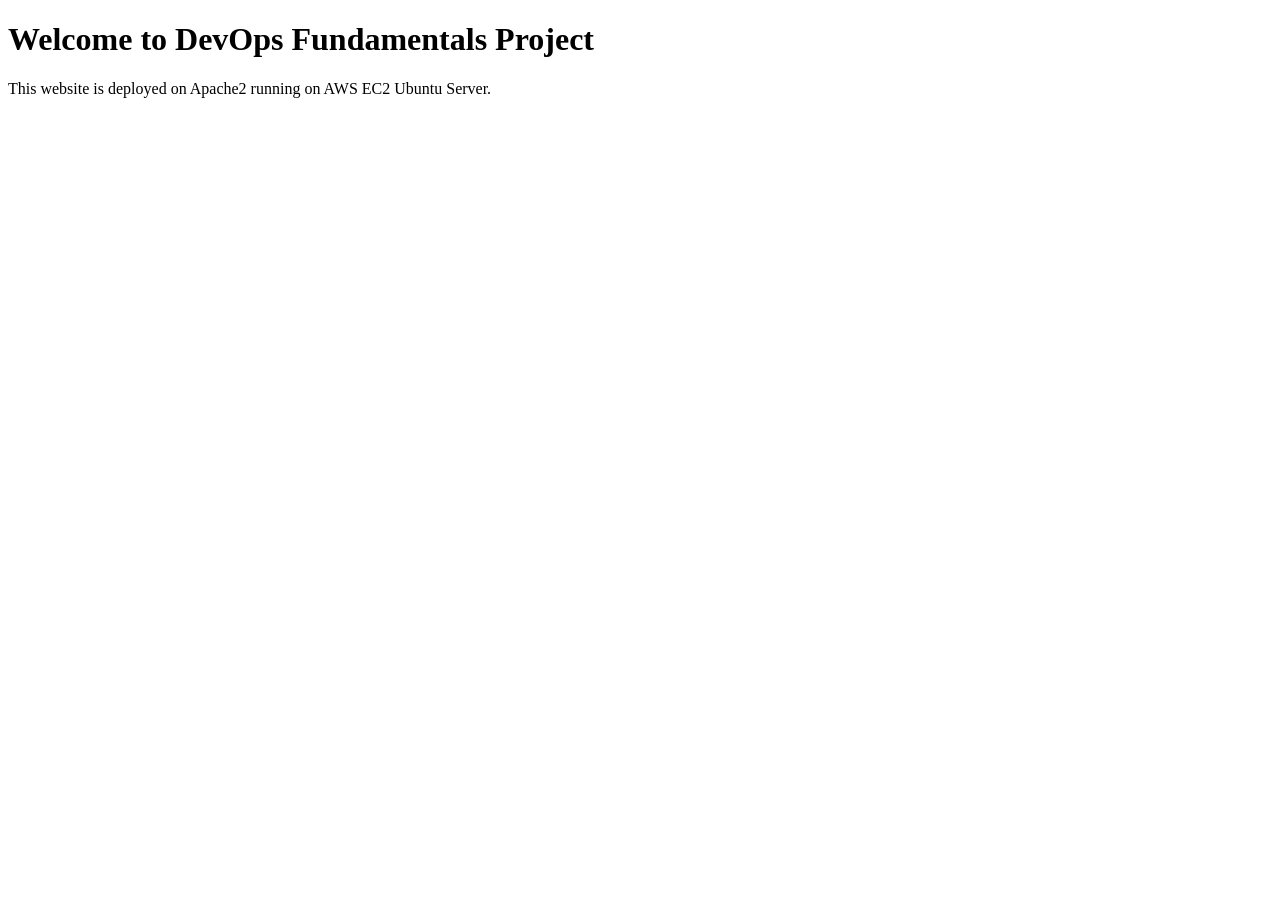
==== index.html @ e92b9e3f "Initial project commit" ====
<!DOCTYPE html>
<html>

<head>
    <title>DevOps Fundamentals Project</title>
</head>

<body>
    <h1>Welcome to DevOps Fundamentals Project</h1>
    <p>This website is deployed on Apache2 running on AWS EC2 Ubuntu Server.</p>
</body>

</html>
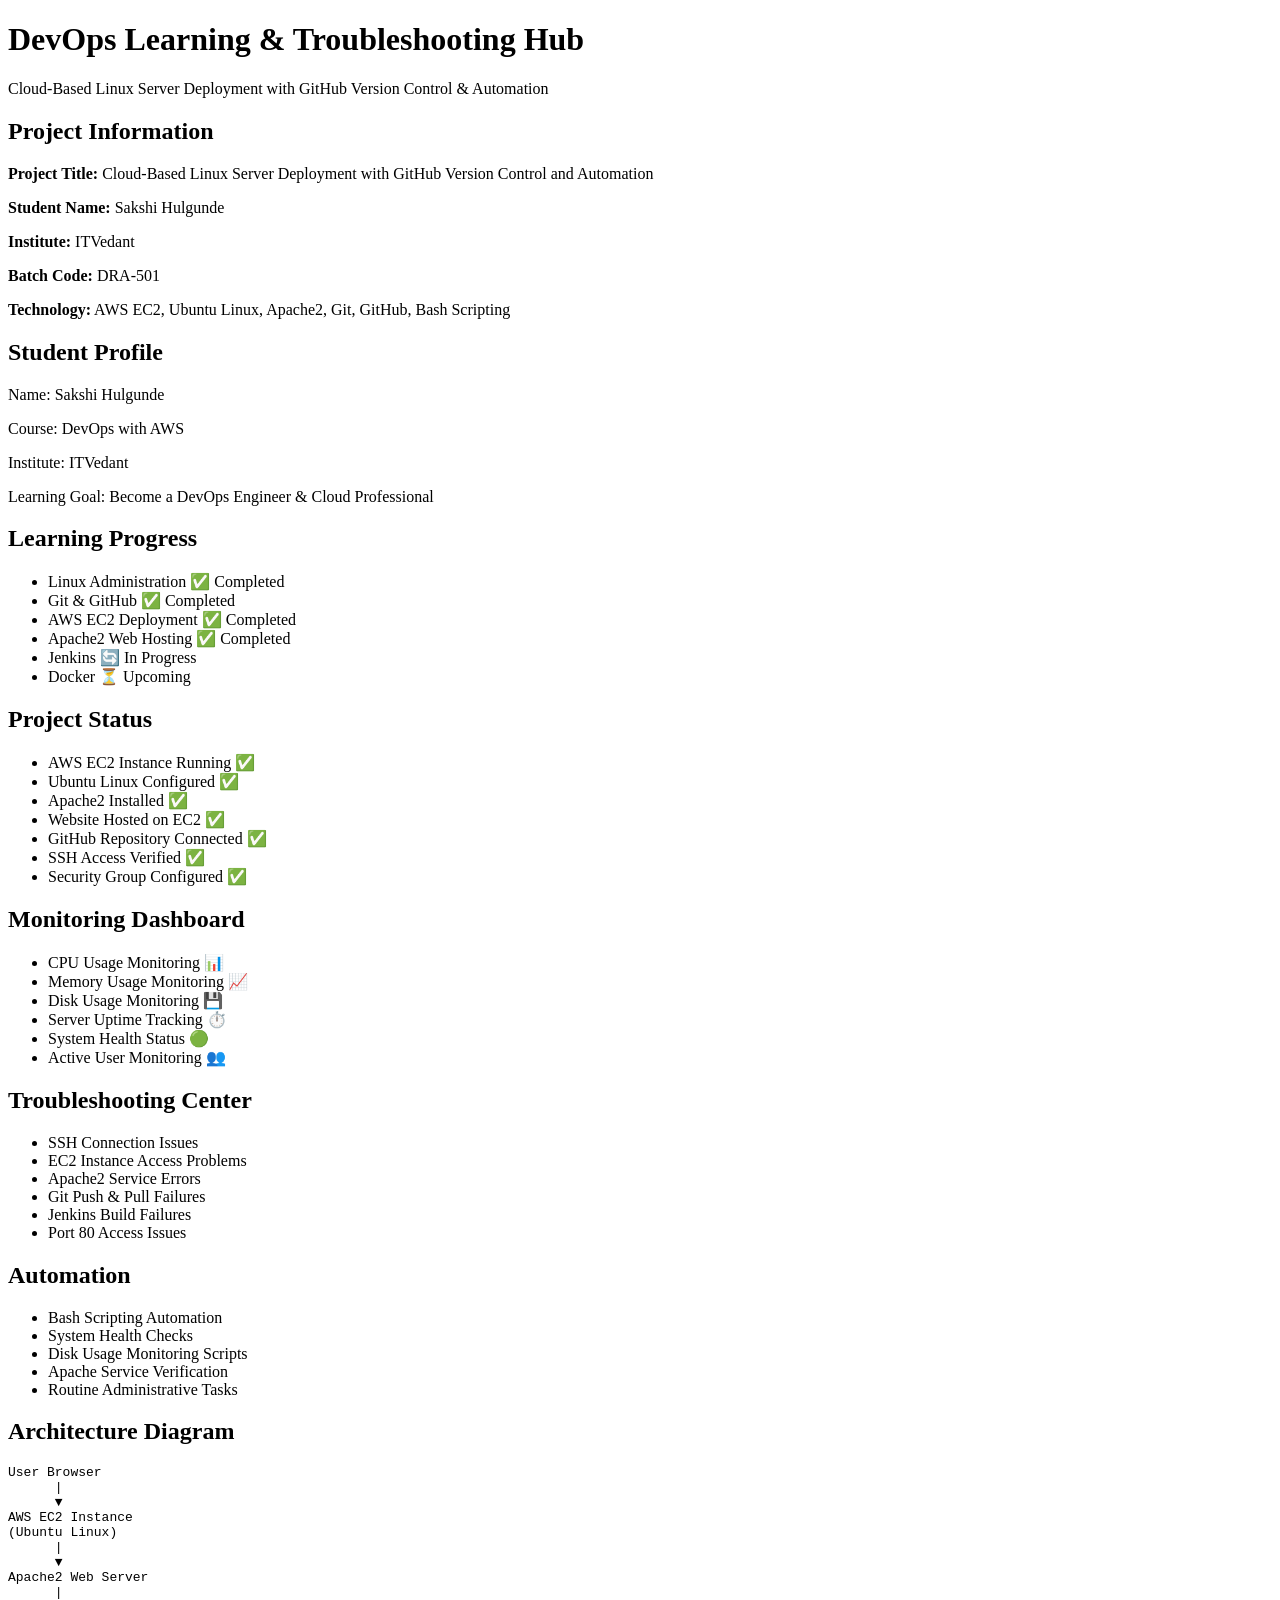
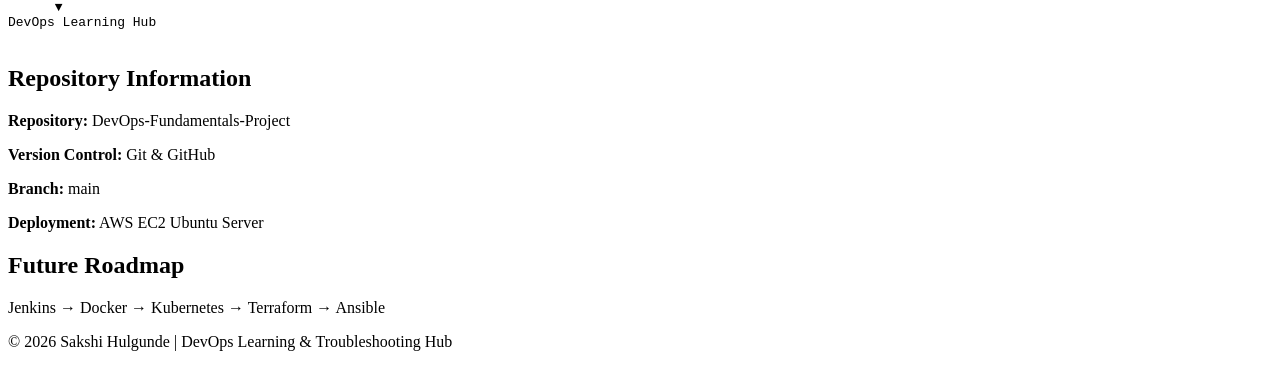
==== commit 96fc3c96: "Initial DevOps project setup" ====
--- a/index.html
+++ b/index.html
@@ -1,13 +1,146 @@
 <!DOCTYPE html>
-<html>
+<html lang="en">
 
 <head>
-    <title>DevOps Fundamentals Project</title>
+    <meta charset="UTF-8">
+    <meta name="viewport" content="width=device-width, initial-scale=1.0">
+    <title>DevOps Learning & Troubleshooting Hub</title>
+    <link rel="stylesheet" href="css/style.css">
 </head>
 
 <body>
-    <h1>Welcome to DevOps Fundamentals Project</h1>
-    <p>This website is deployed on Apache2 running on AWS EC2 Ubuntu Server.</p>
+
+    <header>
+        <h1>DevOps Learning & Troubleshooting Hub</h1>
+        <p>Cloud-Based Linux Server Deployment with GitHub Version Control & Automation</p>
+    </header>
+
+    <main>
+
+        <!-- Project Information -->
+        <section>
+            <h2>Project Information</h2>
+            <p><strong>Project Title:</strong> Cloud-Based Linux Server Deployment with GitHub Version Control and
+                Automation</p>
+            <p><strong>Student Name:</strong> Sakshi Hulgunde</p>
+            <p><strong>Institute:</strong> ITVedant</p>
+            <p><strong>Batch Code:</strong> DRA-501</p>
+            <p><strong>Technology:</strong> AWS EC2, Ubuntu Linux, Apache2, Git, GitHub, Bash Scripting</p>
+        </section>
+
+        <!-- Student Profile -->
+        <section>
+            <h2>Student Profile</h2>
+            <p>Name: Sakshi Hulgunde</p>
+            <p>Course: DevOps with AWS</p>
+            <p>Institute: ITVedant</p>
+            <p>Learning Goal: Become a DevOps Engineer & Cloud Professional</p>
+        </section>
+
+        <!-- Learning Progress -->
+        <section>
+            <h2>Learning Progress</h2>
+            <ul>
+                <li>Linux Administration ✅ Completed</li>
+                <li>Git & GitHub ✅ Completed</li>
+                <li>AWS EC2 Deployment ✅ Completed</li>
+                <li>Apache2 Web Hosting ✅ Completed</li>
+                <li>Jenkins 🔄 In Progress</li>
+                <li>Docker ⏳ Upcoming</li>
+            </ul>
+        </section>
+
+        <!-- Project Status -->
+        <section>
+            <h2>Project Status</h2>
+            <ul>
+                <li>AWS EC2 Instance Running ✅</li>
+                <li>Ubuntu Linux Configured ✅</li>
+                <li>Apache2 Installed ✅</li>
+                <li>Website Hosted on EC2 ✅</li>
+                <li>GitHub Repository Connected ✅</li>
+                <li>SSH Access Verified ✅</li>
+                <li>Security Group Configured ✅</li>
+            </ul>
+        </section>
+
+        <!-- Monitoring Dashboard -->
+        <section>
+            <h2>Monitoring Dashboard</h2>
+            <ul>
+                <li>CPU Usage Monitoring 📊</li>
+                <li>Memory Usage Monitoring 📈</li>
+                <li>Disk Usage Monitoring 💾</li>
+                <li>Server Uptime Tracking ⏱️</li>
+                <li>System Health Status 🟢</li>
+                <li>Active User Monitoring 👥</li>
+            </ul>
+        </section>
+
+        <!-- Troubleshooting Center -->
+        <section>
+            <h2>Troubleshooting Center</h2>
+            <ul>
+                <li>SSH Connection Issues</li>
+                <li>EC2 Instance Access Problems</li>
+                <li>Apache2 Service Errors</li>
+                <li>Git Push & Pull Failures</li>
+                <li>Jenkins Build Failures</li>
+                <li>Port 80 Access Issues</li>
+            </ul>
+        </section>
+
+        <!-- Automation -->
+        <section>
+            <h2>Automation</h2>
+            <ul>
+                <li>Bash Scripting Automation</li>
+                <li>System Health Checks</li>
+                <li>Disk Usage Monitoring Scripts</li>
+                <li>Apache Service Verification</li>
+                <li>Routine Administrative Tasks</li>
+            </ul>
+        </section>
+
+        <!-- Architecture Diagram -->
+        <section>
+            <h2>Architecture Diagram</h2>
+            <pre>
+User Browser
+      |
+      ▼
+AWS EC2 Instance
+(Ubuntu Linux)
+      |
+      ▼
+Apache2 Web Server
+      |
+      ▼
+DevOps Learning Hub
+            </pre>
+        </section>
+
+        <!-- Repository Information -->
+        <section>
+            <h2>Repository Information</h2>
+            <p><strong>Repository:</strong> DevOps-Fundamentals-Project</p>
+            <p><strong>Version Control:</strong> Git & GitHub</p>
+            <p><strong>Branch:</strong> main</p>
+            <p><strong>Deployment:</strong> AWS EC2 Ubuntu Server</p>
+        </section>
+
+        <!-- Future Roadmap -->
+        <section>
+            <h2>Future Roadmap</h2>
+            <p>Jenkins → Docker → Kubernetes → Terraform → Ansible</p>
+        </section>
+
+    </main>
+
+    <footer>
+        <p>© 2026 Sakshi Hulgunde | DevOps Learning & Troubleshooting Hub</p>
+    </footer>
+
 </body>
 
 </html>
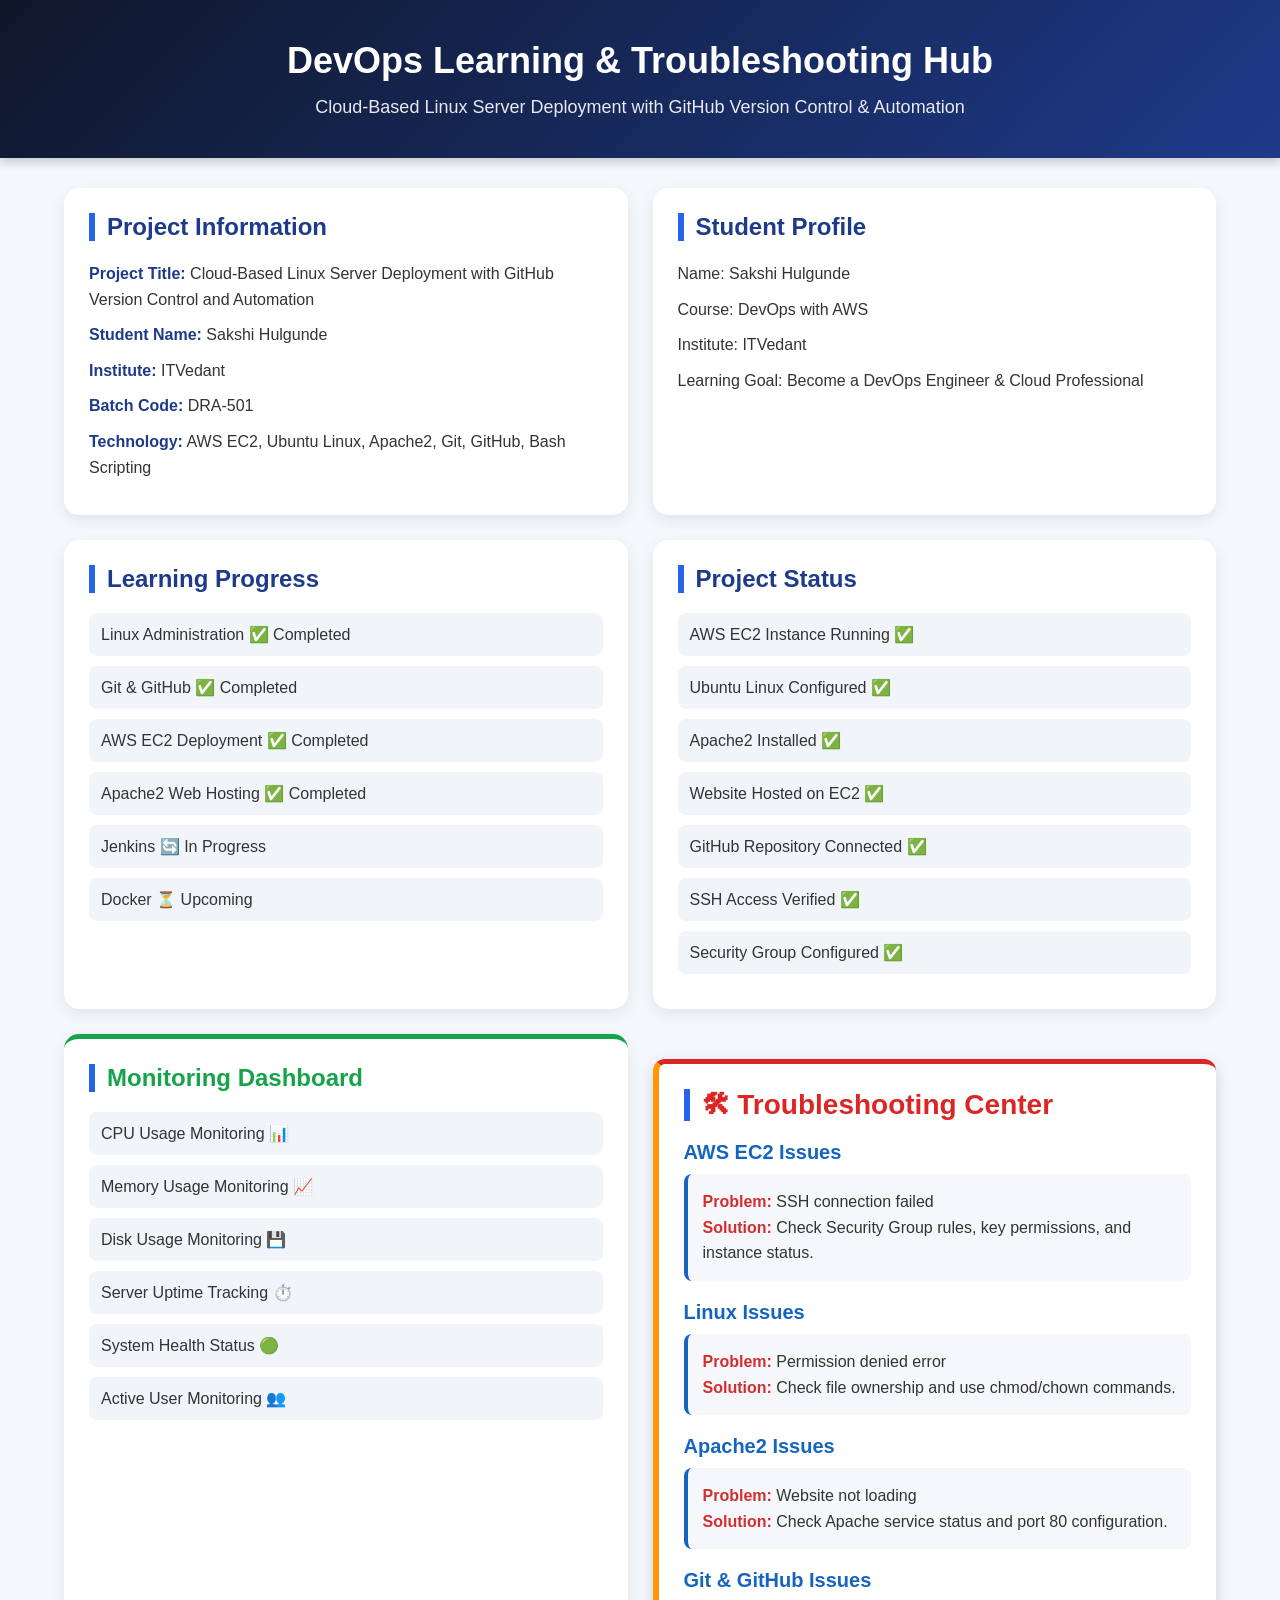
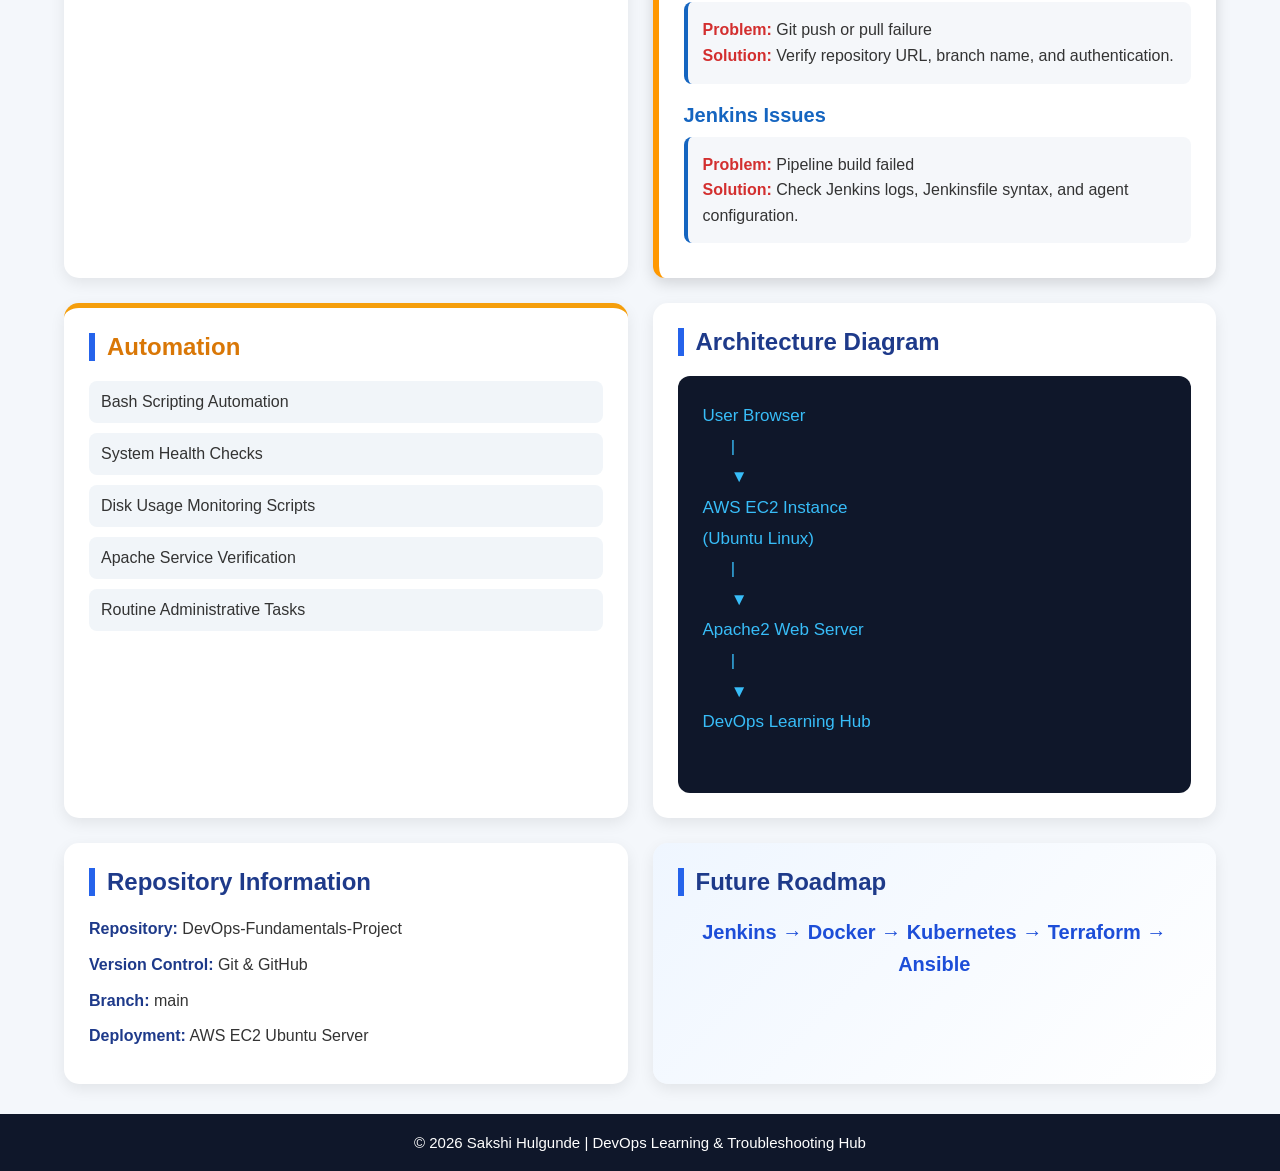
==== commit 4dbb6586: "Added server health check bash script" ====
--- a/index.html
+++ b/index.html
@@ -6,6 +6,7 @@
     <meta name="viewport" content="width=device-width, initial-scale=1.0">
     <title>DevOps Learning & Troubleshooting Hub</title>
     <link rel="stylesheet" href="css/style.css">
+
 </head>
 
 <body>
@@ -78,16 +79,46 @@
         </section>
 
         <!-- Troubleshooting Center -->
-        <section>
-            <h2>Troubleshooting Center</h2>
-            <ul>
-                <li>SSH Connection Issues</li>
-                <li>EC2 Instance Access Problems</li>
-                <li>Apache2 Service Errors</li>
-                <li>Git Push & Pull Failures</li>
-                <li>Jenkins Build Failures</li>
-                <li>Port 80 Access Issues</li>
-            </ul>
+        <!-- Troubleshooting Center -->
+        <section class="card troubleshooting">
+
+            <h2>🛠 Troubleshooting Center</h2>
+
+            <h3>AWS EC2 Issues</h3>
+            <p>
+                <strong>Problem:</strong> SSH connection failed<br>
+                <strong>Solution:</strong> Check Security Group rules,
+                key permissions, and instance status.
+            </p>
+
+            <h3>Linux Issues</h3>
+            <p>
+                <strong>Problem:</strong> Permission denied error<br>
+                <strong>Solution:</strong> Check file ownership and use
+                chmod/chown commands.
+            </p>
+
+            <h3>Apache2 Issues</h3>
+            <p>
+                <strong>Problem:</strong> Website not loading<br>
+                <strong>Solution:</strong> Check Apache service status
+                and port 80 configuration.
+            </p>
+
+            <h3>Git & GitHub Issues</h3>
+            <p>
+                <strong>Problem:</strong> Git push or pull failure<br>
+                <strong>Solution:</strong> Verify repository URL, branch
+                name, and authentication.
+            </p>
+
+            <h3>Jenkins Issues</h3>
+            <p>
+                <strong>Problem:</strong> Pipeline build failed<br>
+                <strong>Solution:</strong> Check Jenkins logs, Jenkinsfile
+                syntax, and agent configuration.
+            </p>
+
         </section>
 
         <!-- Automation -->
--- a/css/style.css
+++ b/css/style.css
@@ -0,0 +1,395 @@
+/* ================================
+   DevOps Learning Hub Dashboard
+   Style Sheet
+   ================================ */
+
+* {
+    margin: 0;
+    padding: 0;
+    box-sizing: border-box;
+    font-family: "Segoe UI", Arial, sans-serif;
+}
+
+
+/* Body */
+
+body {
+    background: #f4f7fb;
+    color: #333;
+}
+
+
+/* Header */
+
+header {
+    background: linear-gradient(135deg, #0f172a, #1e3a8a);
+    color: white;
+    text-align: center;
+    padding: 40px 20px;
+    box-shadow: 0 4px 10px rgba(0, 0, 0, 0.2);
+}
+
+
+header h1 {
+    font-size: 36px;
+    margin-bottom: 15px;
+}
+
+
+header p {
+    font-size: 18px;
+    opacity: 0.9;
+}
+
+
+
+/* Main Dashboard */
+
+main {
+    width: 90%;
+    margin: 30px auto;
+
+    display: grid;
+    grid-template-columns: repeat(2, 1fr);
+    gap: 25px;
+}
+
+
+
+/* Section Cards */
+
+section {
+
+    background: white;
+
+    padding: 25px;
+
+    border-radius: 15px;
+
+    box-shadow:
+        0 5px 15px rgba(0, 0, 0, 0.08);
+
+    transition: 0.3s;
+
+}
+
+
+
+section:hover {
+
+    transform: translateY(-5px);
+
+    box-shadow:
+        0 10px 25px rgba(0, 0, 0, 0.15);
+
+}
+
+
+
+/* Section Heading */
+
+
+section h2 {
+
+    color: #1e3a8a;
+
+    margin-bottom: 20px;
+
+    border-left: 6px solid #2563eb;
+
+    padding-left: 12px;
+
+    font-size: 24px;
+
+}
+
+
+
+/* Paragraph */
+
+section p {
+
+    margin: 10px 0;
+
+    line-height: 1.6;
+
+}
+
+
+
+/* Lists */
+
+ul {
+
+    list-style: none;
+
+}
+
+
+
+ul li {
+
+    background: #f1f5f9;
+
+    margin: 10px 0;
+
+    padding: 12px;
+
+    border-radius: 8px;
+
+    font-size: 16px;
+
+}
+
+
+
+/* Monitoring Dashboard */
+
+section:nth-of-type(5) {
+
+    border-top: 5px solid #16a34a;
+
+}
+
+
+
+section:nth-of-type(5) h2 {
+
+    color: #16a34a;
+
+}
+
+
+
+/* Troubleshooting */
+
+section:nth-of-type(6) {
+
+    border-top: 5px solid #dc2626;
+
+}
+
+
+
+section:nth-of-type(6) h2 {
+
+    color: #dc2626;
+
+}
+
+
+
+/* Automation */
+
+section:nth-of-type(7) {
+
+    border-top: 5px solid #f59e0b;
+
+}
+
+
+
+section:nth-of-type(7) h2 {
+
+    color: #d97706;
+
+}
+
+
+
+/* Architecture Diagram */
+
+pre {
+
+    background: #0f172a;
+
+    color: #38bdf8;
+
+    padding: 25px;
+
+    border-radius: 12px;
+
+    font-size: 17px;
+
+    line-height: 1.8;
+
+    overflow: auto;
+
+}
+
+
+
+/* Repository */
+
+section strong {
+
+    color: #1e3a8a;
+
+}
+
+
+
+/* Future Roadmap */
+
+section:last-of-type {
+
+    background:
+
+        linear-gradient(135deg,
+            #eff6ff,
+            #ffffff);
+
+}
+
+
+
+section:last-of-type p {
+
+    font-size: 20px;
+
+    font-weight: bold;
+
+    text-align: center;
+
+    color: #1d4ed8;
+
+}
+
+
+
+/* Footer */
+
+footer {
+
+    background: #0f172a;
+
+    color: white;
+
+    text-align: center;
+
+    padding: 20px;
+
+    margin-top: 30px;
+
+    font-size: 15px;
+
+}
+
+
+
+/* Responsive Design */
+
+@media(max-width:900px) {
+
+
+    main {
+
+        grid-template-columns: 1fr;
+
+        width: 95%;
+
+    }
+
+
+    header h1 {
+
+        font-size: 28px;
+
+    }
+
+
+}
+
+
+
+
+
+.troubleshooting-container {
+    display: grid;
+    grid-template-columns: repeat(2, 1fr);
+    gap: 25px;
+    padding: 40px;
+}
+
+
+.trouble-card {
+    background: white;
+    padding: 25px;
+    border-radius: 15px;
+    box-shadow: 0px 5px 15px rgba(0, 0, 0, 0.1);
+}
+
+
+.trouble-card h2 {
+    color: #1e3a8a;
+}
+
+
+.trouble-card h3 {
+    margin-top: 20px;
+    color: #333;
+}
+
+
+.trouble-card p {
+    color: #555;
+    line-height: 1.5;
+}
+
+
+footer {
+    text-align: center;
+    padding: 20px;
+}
+
+/* Troubleshooting Center Dashboard Card */
+
+.troubleshooting {
+    background: #ffffff;
+    border-left: 6px solid #ff9800;
+    padding: 25px;
+    margin-top: 25px;
+    border-radius: 12px;
+    box-shadow: 0 5px 15px rgba(0, 0, 0, 0.15);
+}
+
+
+.troubleshooting h2 {
+    color: #e65100;
+    font-size: 28px;
+    margin-bottom: 20px;
+}
+
+
+.troubleshooting h3 {
+    color: #1565c0;
+    margin-top: 20px;
+    font-size: 20px;
+}
+
+
+.troubleshooting p {
+    background: #f5f7fa;
+    padding: 15px;
+    border-radius: 8px;
+    line-height: 1.6;
+    color: #333;
+    border-left: 4px solid #1565c0;
+}
+
+
+.troubleshooting strong {
+    color: #d32f2f;
+}
+
+.troubleshooting strong {
+    color: #d32f2f;
+}
+
+
+/* Troubleshooting Card Hover Effect */
+.troubleshooting:hover {
+    transform: translateY(-5px);
+    transition: 0.3s ease;
+    box-shadow: 0 10px 25px rgba(0, 0, 0, 0.25);
+}
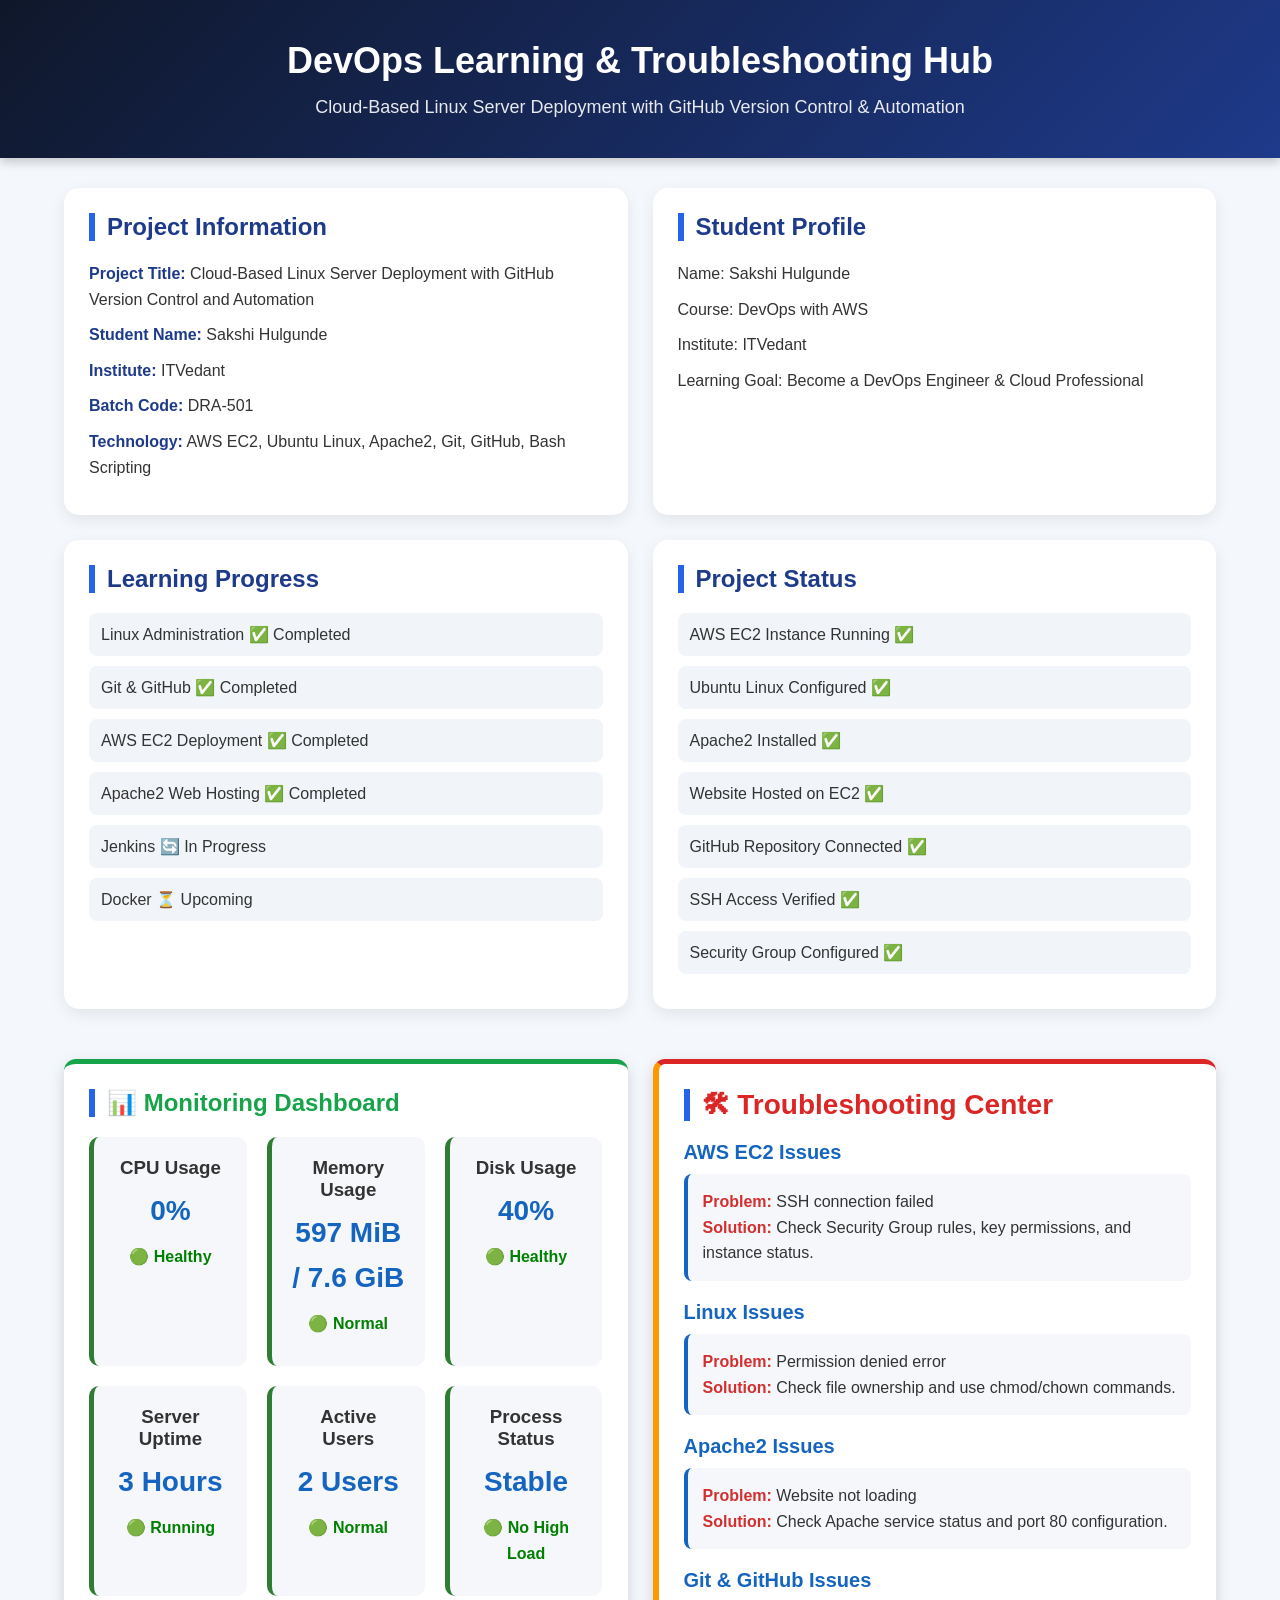
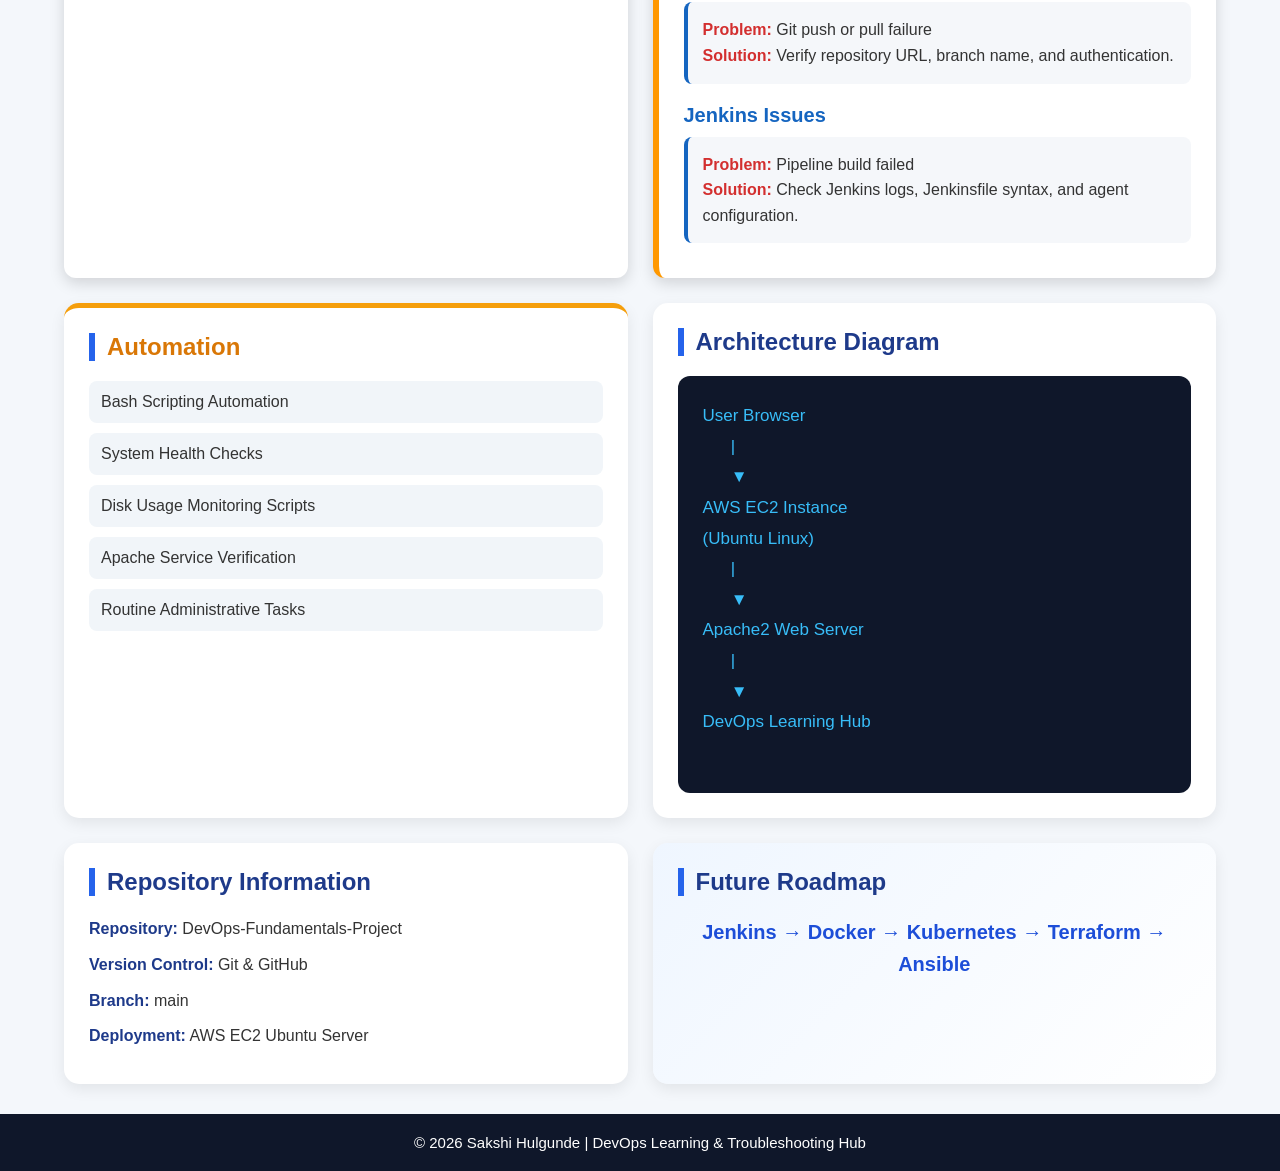
==== commit 422e1bf6: "Added EC2 monitoring dashboard section" ====
--- a/index.html
+++ b/index.html
@@ -66,16 +66,56 @@
         </section>
 
         <!-- Monitoring Dashboard -->
-        <section>
-            <h2>Monitoring Dashboard</h2>
-            <ul>
-                <li>CPU Usage Monitoring 📊</li>
-                <li>Memory Usage Monitoring 📈</li>
-                <li>Disk Usage Monitoring 💾</li>
-                <li>Server Uptime Tracking ⏱️</li>
-                <li>System Health Status 🟢</li>
-                <li>Active User Monitoring 👥</li>
-            </ul>
+        <!-- Monitoring Dashboard -->
+        <section class="monitoring-dashboard">
+
+            <h2>📊 Monitoring Dashboard</h2>
+
+            <div class="monitor-grid">
+
+                <div class="monitor-card">
+                    <h3>CPU Usage</h3>
+                    <p class="value">0%</p>
+                    <p class="status">🟢 Healthy</p>
+                </div>
+
+
+                <div class="monitor-card">
+                    <h3>Memory Usage</h3>
+                    <p class="value">597 MiB / 7.6 GiB</p>
+                    <p class="status">🟢 Normal</p>
+                </div>
+
+
+                <div class="monitor-card">
+                    <h3>Disk Usage</h3>
+                    <p class="value">40%</p>
+                    <p class="status">🟢 Healthy</p>
+                </div>
+
+
+                <div class="monitor-card">
+                    <h3>Server Uptime</h3>
+                    <p class="value">3 Hours</p>
+                    <p class="status">🟢 Running</p>
+                </div>
+
+
+                <div class="monitor-card">
+                    <h3>Active Users</h3>
+                    <p class="value">2 Users</p>
+                    <p class="status">🟢 Normal</p>
+                </div>
+
+
+                <div class="monitor-card">
+                    <h3>Process Status</h3>
+                    <p class="value">Stable</p>
+                    <p class="status">🟢 No High Load</p>
+                </div>
+
+            </div>
+
         </section>
 
         <!-- Troubleshooting Center -->
--- a/css/style.css
+++ b/css/style.css
@@ -392,4 +392,59 @@
     transform: translateY(-5px);
     transition: 0.3s ease;
     box-shadow: 0 10px 25px rgba(0, 0, 0, 0.25);
+}
+
+/* Monitoring Dashboard */
+
+.monitoring-dashboard {
+    background: white;
+    padding: 25px;
+    margin-top: 25px;
+    border-radius: 12px;
+    box-shadow: 0 5px 15px rgba(0, 0, 0, 0.15);
+}
+
+
+.monitoring-dashboard h2 {
+    color: #1565c0;
+}
+
+
+.monitor-grid {
+    display: grid;
+    grid-template-columns: repeat(3, 1fr);
+    gap: 20px;
+}
+
+
+.monitor-card {
+    background: #f5f7fa;
+    padding: 20px;
+    border-radius: 10px;
+    text-align: center;
+    border-left: 5px solid #2e7d32;
+}
+
+
+.monitor-card h3 {
+    color: #333;
+}
+
+
+.monitor-card .value {
+    font-size: 28px;
+    font-weight: bold;
+    color: #1565c0;
+}
+
+
+.monitor-card .status {
+    color: green;
+    font-weight: bold;
+}
+
+
+.monitor-card:hover {
+    transform: translateY(-5px);
+    transition: 0.3s;
 }
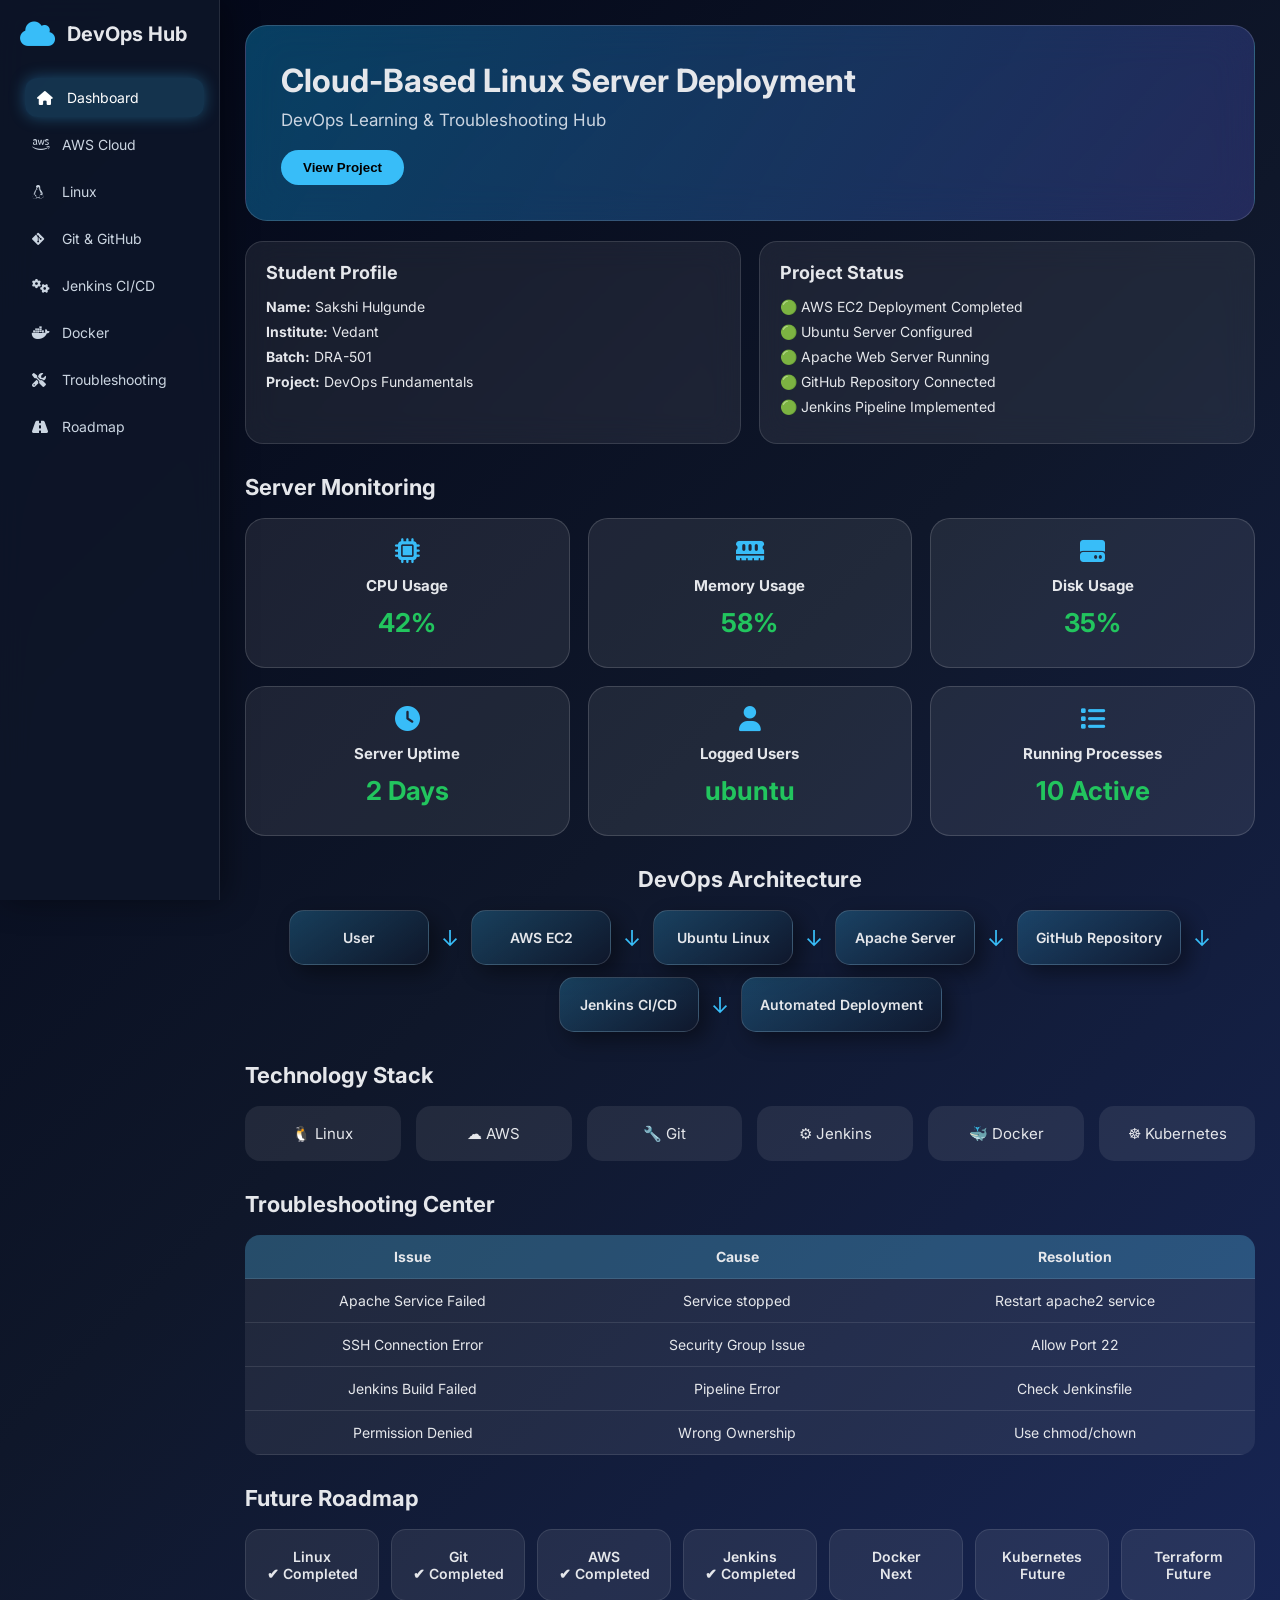
==== commit 8a484fd0: "Add the modified files" ====
--- a/index.html
+++ b/index.html
@@ -4,213 +4,644 @@
 <head>
     <meta charset="UTF-8">
     <meta name="viewport" content="width=device-width, initial-scale=1.0">
+
     <title>DevOps Learning & Troubleshooting Hub</title>
+
     <link rel="stylesheet" href="css/style.css">
 
+    <!-- Icons -->
+    <link rel="stylesheet" href="https://cdnjs.cloudflare.com/ajax/libs/font-awesome/6.5.0/css/all.min.css">
+
 </head>
 
+
 <body>
 
-    <header>
-        <h1>DevOps Learning & Troubleshooting Hub</h1>
-        <p>Cloud-Based Linux Server Deployment with GitHub Version Control & Automation</p>
-    </header>
-
-    <main>
-
-        <!-- Project Information -->
-        <section>
-            <h2>Project Information</h2>
-            <p><strong>Project Title:</strong> Cloud-Based Linux Server Deployment with GitHub Version Control and
-                Automation</p>
-            <p><strong>Student Name:</strong> Sakshi Hulgunde</p>
-            <p><strong>Institute:</strong> ITVedant</p>
-            <p><strong>Batch Code:</strong> DRA-501</p>
-            <p><strong>Technology:</strong> AWS EC2, Ubuntu Linux, Apache2, Git, GitHub, Bash Scripting</p>
-        </section>
-
-        <!-- Student Profile -->
-        <section>
-            <h2>Student Profile</h2>
-            <p>Name: Sakshi Hulgunde</p>
-            <p>Course: DevOps with AWS</p>
-            <p>Institute: ITVedant</p>
-            <p>Learning Goal: Become a DevOps Engineer & Cloud Professional</p>
-        </section>
-
-        <!-- Learning Progress -->
-        <section>
-            <h2>Learning Progress</h2>
+
+    <div class="dashboard">
+
+
+        <!-- SIDEBAR -->
+
+        <aside class="sidebar">
+
+            <div class="logo">
+                <i class="fa-solid fa-cloud"></i>
+                <h2>DevOps Hub</h2>
+            </div>
+
+
             <ul>
-                <li>Linux Administration ✅ Completed</li>
-                <li>Git & GitHub ✅ Completed</li>
-                <li>AWS EC2 Deployment ✅ Completed</li>
-                <li>Apache2 Web Hosting ✅ Completed</li>
-                <li>Jenkins 🔄 In Progress</li>
-                <li>Docker ⏳ Upcoming</li>
+
+                <li class="active">
+                    <i class="fa-solid fa-house"></i>
+                    Dashboard
+                </li>
+
+
+                <li>
+                    <i class="fa-brands fa-aws"></i>
+                    AWS Cloud
+                </li>
+
+
+                <li>
+                    <i class="fa-brands fa-linux"></i>
+                    Linux
+                </li>
+
+
+                <li>
+                    <i class="fa-brands fa-git-alt"></i>
+                    Git & GitHub
+                </li>
+
+
+                <li>
+                    <i class="fa-solid fa-gears"></i>
+                    Jenkins CI/CD
+                </li>
+
+
+                <li>
+                    <i class="fa-brands fa-docker"></i>
+                    Docker
+                </li>
+
+
+                <li>
+                    <i class="fa-solid fa-screwdriver-wrench"></i>
+                    Troubleshooting
+                </li>
+
+
+                <li>
+                    <i class="fa-solid fa-road"></i>
+                    Roadmap
+                </li>
+
             </ul>
-        </section>
-
-        <!-- Project Status -->
-        <section>
-            <h2>Project Status</h2>
-            <ul>
-                <li>AWS EC2 Instance Running ✅</li>
-                <li>Ubuntu Linux Configured ✅</li>
-                <li>Apache2 Installed ✅</li>
-                <li>Website Hosted on EC2 ✅</li>
-                <li>GitHub Repository Connected ✅</li>
-                <li>SSH Access Verified ✅</li>
-                <li>Security Group Configured ✅</li>
-            </ul>
-        </section>
-
-        <!-- Monitoring Dashboard -->
-        <!-- Monitoring Dashboard -->
-        <section class="monitoring-dashboard">
-
-            <h2>📊 Monitoring Dashboard</h2>
-
-            <div class="monitor-grid">
-
-                <div class="monitor-card">
-                    <h3>CPU Usage</h3>
-                    <p class="value">0%</p>
-                    <p class="status">🟢 Healthy</p>
+
+
+        </aside>
+
+
+
+
+        <!-- MAIN CONTENT -->
+
+
+        <main class="main">
+
+
+
+            <!-- HERO -->
+
+
+            <section class="hero">
+
+
+                <div>
+
+                    <h1>
+                        Cloud-Based Linux Server Deployment
+                    </h1>
+
+
+                    <p>
+                        DevOps Learning & Troubleshooting Hub
+                    </p>
+
+
+                    <button>
+                        View Project
+                    </button>
+
+
                 </div>
 
 
-                <div class="monitor-card">
-                    <h3>Memory Usage</h3>
-                    <p class="value">597 MiB / 7.6 GiB</p>
-                    <p class="status">🟢 Normal</p>
+            </section>
+
+
+
+
+
+            <!-- PROFILE -->
+
+
+            <section class="grid">
+
+
+                <div class="card profile">
+
+
+                    <h2>
+                        Student Profile
+                    </h2>
+
+
+                    <p>
+                        <b>Name:</b> Sakshi Hulgunde
+                    </p>
+
+
+                    <p>
+                        <b>Institute:</b> Vedant
+                    </p>
+
+
+                    <p>
+                        <b>Batch:</b> DRA-501
+                    </p>
+
+
+                    <p>
+                        <b>Project:</b> DevOps Fundamentals
+                    </p>
+
+
                 </div>
 
 
-                <div class="monitor-card">
-                    <h3>Disk Usage</h3>
-                    <p class="value">40%</p>
-                    <p class="status">🟢 Healthy</p>
+
+
+
+                <div class="card status">
+
+
+                    <h2>
+                        Project Status
+                    </h2>
+
+
+                    <p>🟢 AWS EC2 Deployment Completed</p>
+
+                    <p>🟢 Ubuntu Server Configured</p>
+
+                    <p>🟢 Apache Web Server Running</p>
+
+                    <p>🟢 GitHub Repository Connected</p>
+
+                    <p>🟢 Jenkins Pipeline Implemented</p>
+
+
                 </div>
 
 
-                <div class="monitor-card">
-                    <h3>Server Uptime</h3>
-                    <p class="value">3 Hours</p>
-                    <p class="status">🟢 Running</p>
+            </section>
+
+
+
+
+
+
+            <!-- MONITORING -->
+
+
+            <section>
+
+
+                <h2 class="section-title">
+                    Server Monitoring
+                </h2>
+
+
+
+                <div class="monitor-grid">
+
+
+                    <div class="monitor-card">
+
+                        <i class="fa-solid fa-microchip"></i>
+
+                        <h3>CPU Usage</h3>
+
+                        <p>42%</p>
+
+                    </div>
+
+
+
+                    <div class="monitor-card">
+
+                        <i class="fa-solid fa-memory"></i>
+
+                        <h3>Memory Usage</h3>
+
+                        <p>58%</p>
+
+                    </div>
+
+
+
+
+                    <div class="monitor-card">
+
+                        <i class="fa-solid fa-hard-drive"></i>
+
+                        <h3>Disk Usage</h3>
+
+                        <p>35%</p>
+
+                    </div>
+
+
+
+
+
+                    <div class="monitor-card">
+
+                        <i class="fa-solid fa-clock"></i>
+
+                        <h3>Server Uptime</h3>
+
+                        <p>2 Days</p>
+
+                    </div>
+
+
+
+
+
+                    <div class="monitor-card">
+
+                        <i class="fa-solid fa-user"></i>
+
+                        <h3>Logged Users</h3>
+
+                        <p>ubuntu</p>
+
+                    </div>
+
+
+
+
+
+                    <div class="monitor-card">
+
+                        <i class="fa-solid fa-list"></i>
+
+                        <h3>Running Processes</h3>
+
+                        <p>10 Active</p>
+
+                    </div>
+
+
+
                 </div>
 
 
-                <div class="monitor-card">
-                    <h3>Active Users</h3>
-                    <p class="value">2 Users</p>
-                    <p class="status">🟢 Normal</p>
+            </section>
+
+
+
+
+
+
+
+
+            <!-- ARCHITECTURE -->
+
+
+            <section class="architecture">
+
+
+                <h2 class="section-title">
+                    DevOps Architecture
+                </h2>
+
+
+
+                <div class="flow">
+
+
+                    <div>
+                        User
+                    </div>
+
+
+                    <span>↓</span>
+
+
+                    <div>
+                        AWS EC2
+                    </div>
+
+
+                    <span>↓</span>
+
+
+                    <div>
+                        Ubuntu Linux
+                    </div>
+
+
+                    <span>↓</span>
+
+
+                    <div>
+                        Apache Server
+                    </div>
+
+
+                    <span>↓</span>
+
+
+                    <div>
+                        GitHub Repository
+                    </div>
+
+
+                    <span>↓</span>
+
+
+                    <div>
+                        Jenkins CI/CD
+                    </div>
+
+
+                    <span>↓</span>
+
+
+                    <div>
+                        Automated Deployment
+                    </div>
+
+
+
                 </div>
 
 
-                <div class="monitor-card">
-                    <h3>Process Status</h3>
-                    <p class="value">Stable</p>
-                    <p class="status">🟢 No High Load</p>
+            </section>
+
+
+
+
+
+
+
+
+            <!-- TECHNOLOGY -->
+
+
+            <section>
+
+
+                <h2 class="section-title">
+                    Technology Stack
+                </h2>
+
+
+                <div class="tech-grid">
+
+
+                    <div>
+                        🐧 Linux
+                    </div>
+
+
+                    <div>
+                        ☁ AWS
+                    </div>
+
+
+                    <div>
+                        🔧 Git
+                    </div>
+
+
+                    <div>
+                        ⚙ Jenkins
+                    </div>
+
+
+                    <div>
+                        🐳 Docker
+                    </div>
+
+
+                    <div>
+                        ☸ Kubernetes
+                    </div>
+
+
                 </div>
 
-            </div>
-
-        </section>
-
-        <!-- Troubleshooting Center -->
-        <!-- Troubleshooting Center -->
-        <section class="card troubleshooting">
-
-            <h2>🛠 Troubleshooting Center</h2>
-
-            <h3>AWS EC2 Issues</h3>
-            <p>
-                <strong>Problem:</strong> SSH connection failed<br>
-                <strong>Solution:</strong> Check Security Group rules,
-                key permissions, and instance status.
-            </p>
-
-            <h3>Linux Issues</h3>
-            <p>
-                <strong>Problem:</strong> Permission denied error<br>
-                <strong>Solution:</strong> Check file ownership and use
-                chmod/chown commands.
-            </p>
-
-            <h3>Apache2 Issues</h3>
-            <p>
-                <strong>Problem:</strong> Website not loading<br>
-                <strong>Solution:</strong> Check Apache service status
-                and port 80 configuration.
-            </p>
-
-            <h3>Git & GitHub Issues</h3>
-            <p>
-                <strong>Problem:</strong> Git push or pull failure<br>
-                <strong>Solution:</strong> Verify repository URL, branch
-                name, and authentication.
-            </p>
-
-            <h3>Jenkins Issues</h3>
-            <p>
-                <strong>Problem:</strong> Pipeline build failed<br>
-                <strong>Solution:</strong> Check Jenkins logs, Jenkinsfile
-                syntax, and agent configuration.
-            </p>
-
-        </section>
-
-        <!-- Automation -->
-        <section>
-            <h2>Automation</h2>
-            <ul>
-                <li>Bash Scripting Automation</li>
-                <li>System Health Checks</li>
-                <li>Disk Usage Monitoring Scripts</li>
-                <li>Apache Service Verification</li>
-                <li>Routine Administrative Tasks</li>
-            </ul>
-        </section>
-
-        <!-- Architecture Diagram -->
-        <section>
-            <h2>Architecture Diagram</h2>
-            <pre>
-User Browser
-      |
-      ▼
-AWS EC2 Instance
-(Ubuntu Linux)
-      |
-      ▼
-Apache2 Web Server
-      |
-      ▼
-DevOps Learning Hub
-            </pre>
-        </section>
-
-        <!-- Repository Information -->
-        <section>
-            <h2>Repository Information</h2>
-            <p><strong>Repository:</strong> DevOps-Fundamentals-Project</p>
-            <p><strong>Version Control:</strong> Git & GitHub</p>
-            <p><strong>Branch:</strong> main</p>
-            <p><strong>Deployment:</strong> AWS EC2 Ubuntu Server</p>
-        </section>
-
-        <!-- Future Roadmap -->
-        <section>
-            <h2>Future Roadmap</h2>
-            <p>Jenkins → Docker → Kubernetes → Terraform → Ansible</p>
-        </section>
-
-    </main>
-
-    <footer>
-        <p>© 2026 Sakshi Hulgunde | DevOps Learning & Troubleshooting Hub</p>
-    </footer>
+
+            </section>
+
+
+
+
+
+
+
+
+
+            <!-- TROUBLESHOOTING -->
+
+
+            <section>
+
+
+                <h2 class="section-title">
+                    Troubleshooting Center
+                </h2>
+
+
+
+                <table>
+
+
+                    <tr>
+
+                        <th>
+                            Issue
+                        </th>
+
+                        <th>
+                            Cause
+                        </th>
+
+                        <th>
+                            Resolution
+                        </th>
+
+
+                    </tr>
+
+
+
+                    <tr>
+
+                        <td>
+                            Apache Service Failed
+                        </td>
+
+                        <td>
+                            Service stopped
+                        </td>
+
+                        <td>
+                            Restart apache2 service
+                        </td>
+
+
+                    </tr>
+
+
+
+                    <tr>
+
+                        <td>
+                            SSH Connection Error
+                        </td>
+
+                        <td>
+                            Security Group Issue
+                        </td>
+
+                        <td>
+                            Allow Port 22
+                        </td>
+
+
+                    </tr>
+
+
+
+                    <tr>
+
+                        <td>
+                            Jenkins Build Failed
+                        </td>
+
+                        <td>
+                            Pipeline Error
+                        </td>
+
+                        <td>
+                            Check Jenkinsfile
+                        </td>
+
+
+                    </tr>
+
+
+
+                    <tr>
+
+                        <td>
+                            Permission Denied
+                        </td>
+
+                        <td>
+                            Wrong Ownership
+                        </td>
+
+                        <td>
+                            Use chmod/chown
+                        </td>
+
+
+                    </tr>
+
+
+
+                </table>
+
+
+            </section>
+
+
+
+
+
+
+
+
+
+
+            <!-- ROADMAP -->
+
+
+            <section>
+
+
+                <h2 class="section-title">
+                    Future Roadmap
+                </h2>
+
+
+                <div class="roadmap">
+
+
+                    <div>
+                        Linux
+                        <br>
+                        ✔ Completed
+                    </div>
+
+
+                    <div>
+                        Git
+                        <br>
+                        ✔ Completed
+                    </div>
+
+
+                    <div>
+                        AWS
+                        <br>
+                        ✔ Completed
+                    </div>
+
+
+                    <div>
+                        Jenkins
+                        <br>
+                        ✔ Completed
+                    </div>
+
+
+                    <div>
+                        Docker
+                        <br>
+                        Next
+                    </div>
+
+
+                    <div>
+                        Kubernetes
+                        <br>
+                        Future
+                    </div>
+
+
+                    <div>
+                        Terraform
+                        <br>
+                        Future
+                    </div>
+
+
+                </div>
+
+
+            </section>
+
+
+
+
+        </main>
+
+
+
+    </div>
+
+
 
 </body>
 
--- a/css/style.css
+++ b/css/style.css
@@ -1,450 +1,937 @@
-/* ================================
-   DevOps Learning Hub Dashboard
-   Style Sheet
-   ================================ */
+/* =========================================
+   DEVOPS PREMIUM DASHBOARD
+   OPTIMIZED COMPACT VERSION
+========================================= */
+
+
+/* GOOGLE FONT */
+@import url('https://fonts.googleapis.com/css2?family=Inter:wght@400;500;600;700;800&display=swap');
+
+
 
 * {
     margin: 0;
     padding: 0;
     box-sizing: border-box;
-    font-family: "Segoe UI", Arial, sans-serif;
-}
-
-
-/* Body */
+}
+
+
 
 body {
-    background: #f4f7fb;
-    color: #333;
-}
-
-
-/* Header */
-
-header {
-    background: linear-gradient(135deg, #0f172a, #1e3a8a);
+
+    font-family: 'Inter', sans-serif;
+
+    background:
+        linear-gradient(135deg,
+            #020617,
+            #0f172a,
+            #172554);
+
+    color: #e5e7eb;
+
+    min-height: 100vh;
+
+}
+
+
+
+/* ===============================
+   MAIN LAYOUT
+================================ */
+
+
+.dashboard {
+
+    display: flex;
+
+}
+
+
+
+.sidebar {
+
+    width: 220px;
+
+    height: 100vh;
+
+    position: fixed;
+
+    background:
+
+        rgba(15, 23, 42, .85);
+
+    backdrop-filter: blur(15px);
+
+
+    border-right:
+
+        1px solid rgba(255, 255, 255, .1);
+
+
+    padding: 20px;
+
+
+    box-shadow:
+
+        5px 0 30px rgba(0, 0, 0, .4);
+
+}
+
+
+
+.main {
+
+    margin-left: 220px;
+
+    width: calc(100% - 220px);
+
+    padding: 25px;
+
+}
+
+
+
+
+
+/* ===============================
+   SIDEBAR
+================================ */
+
+
+.logo {
+
+    display: flex;
+
+    align-items: center;
+
+    gap: 12px;
+
+    margin-bottom: 30px;
+
+}
+
+
+
+.logo i {
+
+    color: #38bdf8;
+
+    font-size: 28px;
+
+}
+
+
+
+.logo h2 {
+
+    font-size: 20px;
+
+    font-weight: 700;
+
+}
+
+
+
+.sidebar ul {
+
+    list-style: none;
+
+}
+
+
+
+.sidebar li {
+
+
+    padding: 11px 12px;
+
+    margin-bottom: 8px;
+
+    border-radius: 12px;
+
+
+    display: flex;
+
+    align-items: center;
+
+    gap: 12px;
+
+
+    font-size: 14px;
+
+
+    color: #cbd5e1;
+
+
+    transition: .3s;
+
+}
+
+
+
+.sidebar li i {
+
+    width: 18px;
+
+}
+
+
+
+.sidebar li:hover,
+.sidebar .active {
+
+
+    background:
+
+        rgba(56, 189, 248, .18);
+
+
     color: white;
+
+
+    box-shadow:
+
+        0 0 15px rgba(56, 189, 248, .35);
+
+
+    transform: translateX(5px);
+
+}
+
+
+
+
+
+/* ===============================
+   HERO
+================================ */
+
+
+.hero {
+
+
+    min-height: 190px;
+
+
+    padding: 35px;
+
+
+    border-radius: 22px;
+
+
+    background:
+
+        linear-gradient(120deg,
+            rgba(14, 165, 233, .35),
+            rgba(99, 102, 241, .25));
+
+
+    backdrop-filter: blur(20px);
+
+
+    border:
+
+        1px solid rgba(255, 255, 255, .15);
+
+
+}
+
+
+
+.hero h1 {
+
+
+    font-size: 32px;
+
+
+    font-weight: 700;
+
+
+}
+
+
+
+.hero p {
+
+
+    margin-top: 10px;
+
+
+    font-size: 17px;
+
+
+    color: #cbd5e1;
+
+
+}
+
+
+
+.hero button {
+
+
+    margin-top: 20px;
+
+
+    padding: 10px 22px;
+
+
+    border: none;
+
+
+    border-radius: 20px;
+
+
+    background: #38bdf8;
+
+
+    font-weight: 600;
+
+
+    cursor: pointer;
+
+
+}
+
+
+
+
+
+/* ===============================
+   SECTIONS
+================================ */
+
+
+.section-title {
+
+
+    margin: 30px 0 18px;
+
+
+    font-size: 22px;
+
+
+    font-weight: 700;
+
+
+}
+
+
+
+
+
+/* ===============================
+   PROFILE + STATUS
+================================ */
+
+
+.grid {
+
+
+    display: grid;
+
+
+    grid-template-columns: 1fr 1fr;
+
+
+    gap: 18px;
+
+
+    margin-top: 20px;
+
+
+}
+
+
+
+.card {
+
+
+    background:
+
+        rgba(255, 255, 255, .07);
+
+
+    backdrop-filter: blur(15px);
+
+
+    border-radius: 18px;
+
+
+    padding: 20px;
+
+
+    border:
+
+        1px solid rgba(255, 255, 255, .12);
+
+
+}
+
+
+
+.card h2 {
+
+    font-size: 18px;
+
+    margin-bottom: 15px;
+
+}
+
+
+
+.card p {
+
+
+    font-size: 14px;
+
+    margin: 8px 0;
+
+
+}
+
+
+
+
+
+/* ===============================
+ MONITORING
+================================ */
+
+
+.monitor-grid {
+
+
+    display: grid;
+
+
+    grid-template-columns:
+
+        repeat(3, 1fr);
+
+
+    gap: 18px;
+
+
+}
+
+
+
+.monitor-card {
+
+
+    background:
+
+        rgba(255, 255, 255, .08);
+
+
+    padding: 20px;
+
+
+    height: 150px;
+
+
+    border-radius: 20px;
+
+
     text-align: center;
-    padding: 40px 20px;
-    box-shadow: 0 4px 10px rgba(0, 0, 0, 0.2);
-}
-
-
-header h1 {
-    font-size: 36px;
-    margin-bottom: 15px;
-}
-
-
-header p {
-    font-size: 18px;
-    opacity: 0.9;
-}
-
-
-
-/* Main Dashboard */
-
-main {
-    width: 90%;
-    margin: 30px auto;
+
+
+    border:
+
+        1px solid rgba(255, 255, 255, .15);
+
+
+    transition: .3s;
+
+
+}
+
+
+
+.monitor-card:hover {
+
+
+    transform: translateY(-8px);
+
+
+    box-shadow:
+
+        0 15px 30px rgba(56, 189, 248, .25);
+
+
+}
+
+
+
+.monitor-card i {
+
+
+    font-size: 25px;
+
+    color: #38bdf8;
+
+
+}
+
+
+
+.monitor-card h3 {
+
+
+    margin: 12px 0;
+
+
+    font-size: 15px;
+
+
+}
+
+
+
+.monitor-card p {
+
+
+    font-size: 26px;
+
+
+    font-weight: 700;
+
+
+    color: #22c55e;
+
+
+}
+
+
+
+
+
+/* ===============================
+   ARCHITECTURE
+================================ */
+
+
+.architecture {
+
+
+    text-align: center;
+
+
+}
+
+
+
+.flow {
+
+
+    display: flex;
+
+
+    flex-wrap: wrap;
+
+
+    justify-content: center;
+
+
+    align-items: center;
+
+
+    gap: 12px;
+
+
+}
+
+
+
+.flow div {
+
+
+    min-width: 140px;
+
+
+    padding: 18px;
+
+
+    border-radius: 15px;
+
+
+
+    background:
+
+        linear-gradient(145deg,
+            rgba(56, 189, 248, .25),
+            rgba(15, 23, 42, .7));
+
+
+
+    border:
+
+        1px solid rgba(255, 255, 255, .15);
+
+
+
+    box-shadow:
+
+        8px 8px 20px rgba(0, 0, 0, .4);
+
+
+    font-size: 14px;
+
+
+    font-weight: 600;
+
+
+}
+
+
+
+.flow span {
+
+
+    font-size: 22px;
+
+    color: #38bdf8;
+
+
+}
+
+
+
+
+
+/* ===============================
+ TECHNOLOGY
+================================ */
+
+
+.tech-grid {
+
 
     display: grid;
-    grid-template-columns: repeat(2, 1fr);
-    gap: 25px;
-}
-
-
-
-/* Section Cards */
-
-section {
-
-    background: white;
-
-    padding: 25px;
+
+
+    grid-template-columns:
+
+        repeat(6, 1fr);
+
+
+    gap: 15px;
+
+
+}
+
+
+
+.tech-grid div {
+
+
+    background:
+
+        rgba(255, 255, 255, .08);
+
+
+    padding: 18px;
+
 
     border-radius: 15px;
 
-    box-shadow:
-        0 5px 15px rgba(0, 0, 0, 0.08);
-
-    transition: 0.3s;
-
-}
-
-
-
-section:hover {
+
+    text-align: center;
+
+
+    font-size: 15px;
+
+
+    transition: .3s;
+
+
+}
+
+
+
+.tech-grid div:hover {
+
+
+    background:
+
+        rgba(56, 189, 248, .25);
+
 
     transform: translateY(-5px);
 
-    box-shadow:
-        0 10px 25px rgba(0, 0, 0, 0.15);
-
-}
-
-
-
-/* Section Heading */
-
-
-section h2 {
-
-    color: #1e3a8a;
-
-    margin-bottom: 20px;
-
-    border-left: 6px solid #2563eb;
-
-    padding-left: 12px;
-
-    font-size: 24px;
-
-}
-
-
-
-/* Paragraph */
-
-section p {
-
-    margin: 10px 0;
-
-    line-height: 1.6;
-
-}
-
-
-
-/* Lists */
-
-ul {
-
-    list-style: none;
-
-}
-
-
-
-ul li {
-
-    background: #f1f5f9;
-
-    margin: 10px 0;
-
-    padding: 12px;
-
-    border-radius: 8px;
-
-    font-size: 16px;
-
-}
-
-
-
-/* Monitoring Dashboard */
-
-section:nth-of-type(5) {
-
-    border-top: 5px solid #16a34a;
-
-}
-
-
-
-section:nth-of-type(5) h2 {
-
-    color: #16a34a;
-
-}
-
-
-
-/* Troubleshooting */
-
-section:nth-of-type(6) {
-
-    border-top: 5px solid #dc2626;
-
-}
-
-
-
-section:nth-of-type(6) h2 {
-
-    color: #dc2626;
-
-}
-
-
-
-/* Automation */
-
-section:nth-of-type(7) {
-
-    border-top: 5px solid #f59e0b;
-
-}
-
-
-
-section:nth-of-type(7) h2 {
-
-    color: #d97706;
-
-}
-
-
-
-/* Architecture Diagram */
-
-pre {
-
-    background: #0f172a;
-
-    color: #38bdf8;
-
-    padding: 25px;
-
-    border-radius: 12px;
-
-    font-size: 17px;
-
-    line-height: 1.8;
-
-    overflow: auto;
-
-}
-
-
-
-/* Repository */
-
-section strong {
-
-    color: #1e3a8a;
-
-}
-
-
-
-/* Future Roadmap */
-
-section:last-of-type {
-
-    background:
-
-        linear-gradient(135deg,
-            #eff6ff,
-            #ffffff);
-
-}
-
-
-
-section:last-of-type p {
-
-    font-size: 20px;
-
-    font-weight: bold;
+
+}
+
+
+
+
+/* ===============================
+ TABLE
+================================ */
+
+
+table {
+
+
+    width: 100%;
+
+
+    border-collapse: collapse;
+
+
+    background:
+
+        rgba(255, 255, 255, .07);
+
+
+    border-radius: 15px;
+
+
+    overflow: hidden;
+
+
+}
+
+
+
+th {
+
+
+    background:
+
+        rgba(56, 189, 248, .25);
+
+
+}
+
+
+
+th,
+td {
+
+
+    padding: 13px;
+
+
+    font-size: 14px;
+
 
     text-align: center;
 
-    color: #1d4ed8;
-
-}
-
-
-
-/* Footer */
-
-footer {
-
-    background: #0f172a;
-
-    color: white;
+
+    border-bottom:
+
+        1px solid rgba(255, 255, 255, .1);
+
+
+}
+
+
+
+tr:hover {
+
+
+    background:
+
+        rgba(255, 255, 255, .08);
+
+
+}
+
+
+
+
+/* ===============================
+ ROADMAP
+================================ */
+
+
+.roadmap {
+
+
+    display: grid;
+
+
+    grid-template-columns:
+
+        repeat(7, 1fr);
+
+
+    gap: 12px;
+
+
+}
+
+
+
+.roadmap div {
+
+
+    background:
+
+        rgba(255, 255, 255, .08);
+
+
+    padding: 18px;
+
+
+    border-radius: 15px;
+
 
     text-align: center;
 
-    padding: 20px;
-
-    margin-top: 30px;
-
-    font-size: 15px;
-
-}
-
-
-
-/* Responsive Design */
-
-@media(max-width:900px) {
-
-
-    main {
+
+    font-size: 14px;
+
+
+    font-weight: 600;
+
+
+    border:
+
+        1px solid rgba(255, 255, 255, .1);
+
+
+}
+
+
+
+
+
+/* ===============================
+ RESPONSIVE
+================================ */
+
+
+@media(max-width:1100px) {
+
+
+    .sidebar {
+
+        width: 80px;
+
+    }
+
+
+
+    .sidebar h2 {
+
+        display: none;
+
+    }
+
+
+
+    .sidebar li {
+
+        justify-content: center;
+
+    }
+
+
+
+    .sidebar li {
+
+        font-size: 0;
+
+    }
+
+
+
+    .main {
+
+        margin-left: 80px;
+
+        width: calc(100% - 80px);
+
+    }
+
+
+
+    .monitor-grid {
+
+        grid-template-columns: repeat(2, 1fr);
+
+    }
+
+
+
+    .tech-grid {
+
+        grid-template-columns: repeat(3, 1fr);
+
+    }
+
+
+
+    .roadmap {
+
+        grid-template-columns: repeat(3, 1fr);
+
+    }
+
+
+}
+
+
+
+
+
+@media(max-width:700px) {
+
+
+
+    .sidebar {
+
+        display: none;
+
+    }
+
+
+
+    .main {
+
+        margin-left: 0;
+
+        width: 100%;
+
+        padding: 15px;
+
+    }
+
+
+
+    .grid,
+    .monitor-grid,
+    .tech-grid,
+    .roadmap {
+
 
         grid-template-columns: 1fr;
 
-        width: 95%;
-
-    }
-
-
-    header h1 {
-
-        font-size: 28px;
-
-    }
-
-
-}
-
-
-
-
-
-.troubleshooting-container {
-    display: grid;
-    grid-template-columns: repeat(2, 1fr);
-    gap: 25px;
-    padding: 40px;
-}
-
-
-.trouble-card {
-    background: white;
-    padding: 25px;
-    border-radius: 15px;
-    box-shadow: 0px 5px 15px rgba(0, 0, 0, 0.1);
-}
-
-
-.trouble-card h2 {
-    color: #1e3a8a;
-}
-
-
-.trouble-card h3 {
-    margin-top: 20px;
-    color: #333;
-}
-
-
-.trouble-card p {
-    color: #555;
-    line-height: 1.5;
-}
-
-
-footer {
-    text-align: center;
-    padding: 20px;
-}
-
-/* Troubleshooting Center Dashboard Card */
-
-.troubleshooting {
-    background: #ffffff;
-    border-left: 6px solid #ff9800;
-    padding: 25px;
-    margin-top: 25px;
-    border-radius: 12px;
-    box-shadow: 0 5px 15px rgba(0, 0, 0, 0.15);
-}
-
-
-.troubleshooting h2 {
-    color: #e65100;
-    font-size: 28px;
-    margin-bottom: 20px;
-}
-
-
-.troubleshooting h3 {
-    color: #1565c0;
-    margin-top: 20px;
-    font-size: 20px;
-}
-
-
-.troubleshooting p {
-    background: #f5f7fa;
-    padding: 15px;
-    border-radius: 8px;
-    line-height: 1.6;
-    color: #333;
-    border-left: 4px solid #1565c0;
-}
-
-
-.troubleshooting strong {
-    color: #d32f2f;
-}
-
-.troubleshooting strong {
-    color: #d32f2f;
-}
-
-
-/* Troubleshooting Card Hover Effect */
-.troubleshooting:hover {
-    transform: translateY(-5px);
-    transition: 0.3s ease;
-    box-shadow: 0 10px 25px rgba(0, 0, 0, 0.25);
-}
-
-/* Monitoring Dashboard */
-
-.monitoring-dashboard {
-    background: white;
-    padding: 25px;
-    margin-top: 25px;
-    border-radius: 12px;
-    box-shadow: 0 5px 15px rgba(0, 0, 0, 0.15);
-}
-
-
-.monitoring-dashboard h2 {
-    color: #1565c0;
-}
-
-
-.monitor-grid {
-    display: grid;
-    grid-template-columns: repeat(3, 1fr);
-    gap: 20px;
-}
-
-
-.monitor-card {
-    background: #f5f7fa;
-    padding: 20px;
-    border-radius: 10px;
-    text-align: center;
-    border-left: 5px solid #2e7d32;
-}
-
-
-.monitor-card h3 {
-    color: #333;
-}
-
-
-.monitor-card .value {
-    font-size: 28px;
-    font-weight: bold;
-    color: #1565c0;
-}
-
-
-.monitor-card .status {
-    color: green;
-    font-weight: bold;
-}
-
-
-.monitor-card:hover {
-    transform: translateY(-5px);
-    transition: 0.3s;
+
+    }
+
+
+
+    .hero h1 {
+
+
+        font-size: 24px;
+
+
+    }
+
+
+
+    .flow {
+
+
+        flex-direction: column;
+
+
+    }
+
+
 }
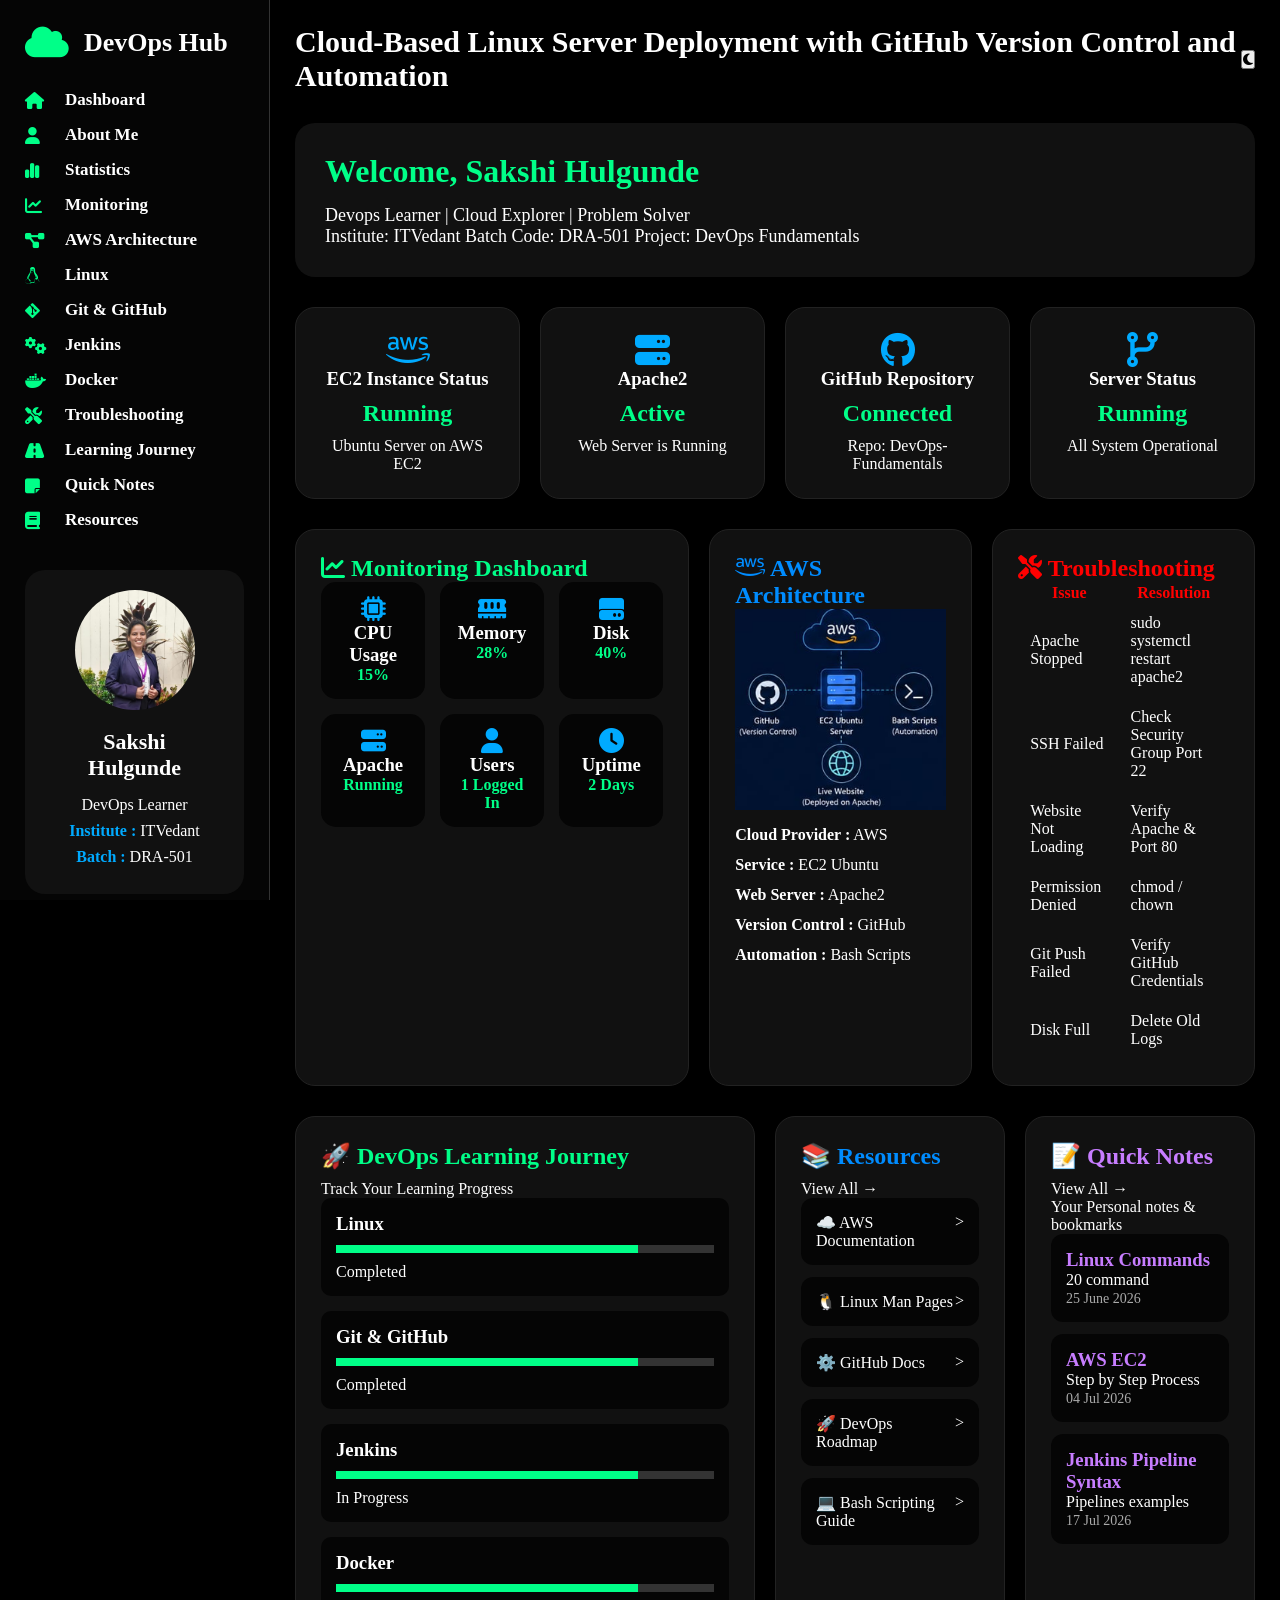
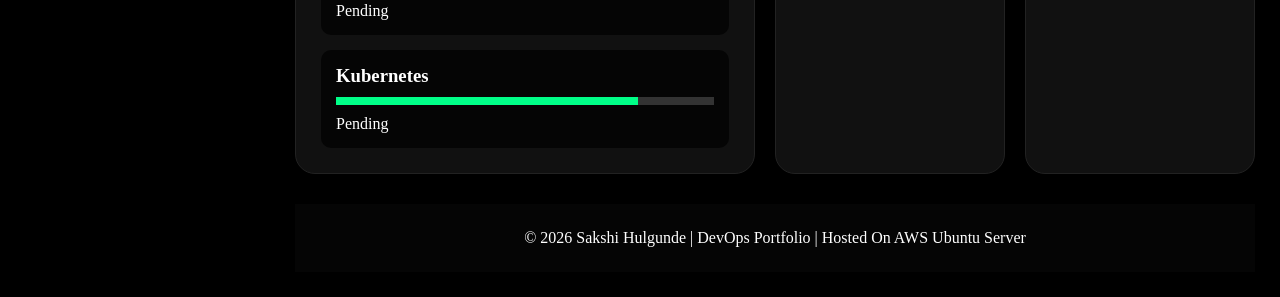
==== commit f80cdea7: "Final DevOps Learning Hub project with AWS deployment" ====
--- a/index.html
+++ b/index.html
@@ -5,644 +5,622 @@
     <meta charset="UTF-8">
     <meta name="viewport" content="width=device-width, initial-scale=1.0">
 
-    <title>DevOps Learning & Troubleshooting Hub</title>
-
+    <title>DevOps Learning & Troubleshooting Hub | Sakshi Hulgunde</title>
+
+    <!-- Google Font -->
+    <link href="https://fonts.googleapis.com/css2?family=Poppins:wght@300;400;500;600;700&display=swap"
+        rel="stylesheet">
+
+    <!-- Font Awesome -->
+    <link rel="stylesheet" href="https://cdnjs.cloudflare.com/ajax/libs/font-awesome/6.6.0/css/all.min.css">
+
+    <!-- CSS -->
     <link rel="stylesheet" href="css/style.css">
-
-    <!-- Icons -->
-    <link rel="stylesheet" href="https://cdnjs.cloudflare.com/ajax/libs/font-awesome/6.5.0/css/all.min.css">
-
 </head>
 
-
 <body>
 
-
-    <div class="dashboard">
-
-
-        <!-- SIDEBAR -->
-
-        <aside class="sidebar">
-
-            <div class="logo">
-                <i class="fa-solid fa-cloud"></i>
-                <h2>DevOps Hub</h2>
-            </div>
-
-
-            <ul>
-
-                <li class="active">
-                    <i class="fa-solid fa-house"></i>
-                    Dashboard
-                </li>
-
-
-                <li>
+    <!-- ========================= -->
+    <!-- Sidebar -->
+    <!-- ========================= -->
+
+    <aside class="sidebar">
+
+        <div class="logo">
+
+            <i class="fa-solid fa-cloud"></i>
+
+            <h2>DevOps Hub</h2>
+
+        </div>
+
+        <ul class="menu">
+
+            <li><a href="#dashboard"><i class="fa-solid fa-house"></i> Dashboard</a></li>
+
+            <li><a href="#about"><i class="fa-solid fa-user"></i> About Me</a></li>
+
+            <li><a href="#stats"><i class="fa-solid fa-chart-simple"></i> Statistics</a></li>
+
+            <li><a href="#monitoring"><i class="fa-solid fa-chart-line"></i> Monitoring</a></li>
+
+            <li><a href="#architecture"><i class="fa-solid fa-diagram-project"></i> AWS Architecture</a></li>
+
+            <li><a href="#linux"><i class="fa-brands fa-linux"></i> Linux</a></li>
+
+            <li><a href="#git"><i class="fa-brands fa-git-alt"></i> Git & GitHub</a></li>
+
+            <li><a href="#jenkins"><i class="fa-solid fa-gears"></i> Jenkins</a></li>
+
+            <li><a href="#docker"><i class="fa-brands fa-docker"></i> Docker</a></li>
+
+            <li><a href="#troubleshooting"><i class="fa-solid fa-screwdriver-wrench"></i> Troubleshooting</a></li>
+
+            <li><a href="#journey"><i class="fa-solid fa-road"></i> Learning Journey</a></li>
+
+            <li><a href="#notes"><i class="fa-solid fa-note-sticky"></i> Quick Notes</a></li>
+
+            <li><a href="#resources"><i class="fa-solid fa-book"></i> Resources</a></li>
+
+
+
+        </ul>
+        <div class="hero-right">
+
+            <div class="profile-card">
+
+                <img src="images/profile.jpeg" alt="Profile">
+
+                <h3>Sakshi Hulgunde</h3>
+
+                <p>DevOps Learner</p>
+
+                <div class="profile-info">
+
+                    <p><strong>Institute :</strong> ITVedant</p>
+
+                    <p><strong>Batch :</strong> DRA-501</p>
+
+
+
+                </div>
+            </div> <!-- profile-card -->
+
+        </div> <!-- hero-right -->
+
+    </aside>
+
+    <!-- ========================= -->
+    <!-- Main Content -->
+    <!-- ========================= -->
+
+    <main class="main-content">
+
+        <!-- ========================= -->
+        <!-- Top Navigation -->
+        <!-- ========================= -->
+
+        <header class="topbar">
+
+            <div class="page-title">
+
+                <h1 id="dashboard">
+
+                    Cloud-Based Linux Server Deployment with GitHub Version Control and Automation
+
+                </h1>
+
+
+
+            </div>
+
+            <div class="top-right">
+
+                <button class="theme-btn">
+
+                    <i class="fa-solid fa-moon"></i>
+
+                </button>
+
+            </div>
+
+        </header>
+
+        <!-- ========================= -->
+        <!-- Hero Section -->
+        <!-- ========================= -->
+
+        <section class="hero" id="about">
+
+            <div class="hero-left">
+
+
+
+                <h2>
+
+                    <span> Welcome, Sakshi Hulgunde</span>
+
+                </h2>
+
+                <p>
+
+                    Devops Learner | Cloud Explorer | Problem Solver
+
+                    <br>
+
+                    Institute: ITVedant Batch Code: DRA-501 Project: DevOps Fundamentals
+
+                </p>
+
+
+
+            </div>
+
+
+
+
+
+        </section>
+
+        <!-- ========================================= -->
+        <!-- Part 2 Starts Below -->
+        <!-- Statistics Cards -->
+        <!-- Monitoring Dashboard -->
+        <!-- ========================================= -->
+        <!-- ========================================= -->
+        <!-- Statistics Section -->
+        <!-- ========================================= -->
+
+        <section class="statistics" id="stats">
+
+
+
+            <div class="stats-grid">
+
+                <div class="stat-card">
                     <i class="fa-brands fa-aws"></i>
-                    AWS Cloud
-                </li>
-
-
-                <li>
-                    <i class="fa-brands fa-linux"></i>
-                    Linux
-                </li>
-
-
-                <li>
-                    <i class="fa-brands fa-git-alt"></i>
-                    Git & GitHub
-                </li>
-
-
-                <li>
-                    <i class="fa-solid fa-gears"></i>
-                    Jenkins CI/CD
-                </li>
-
-
-                <li>
-                    <i class="fa-brands fa-docker"></i>
-                    Docker
-                </li>
-
-
-                <li>
-                    <i class="fa-solid fa-screwdriver-wrench"></i>
-                    Troubleshooting
-                </li>
-
-
-                <li>
-                    <i class="fa-solid fa-road"></i>
-                    Roadmap
-                </li>
-
-            </ul>
-
-
-        </aside>
-
-
-
-
-        <!-- MAIN CONTENT -->
-
-
-        <main class="main">
-
-
-
-            <!-- HERO -->
-
-
-            <section class="hero">
-
-
-                <div>
-
-                    <h1>
-                        Cloud-Based Linux Server Deployment
-                    </h1>
-
-
+                    <h3> EC2 Instance Status</h3>
+                    <h2>Running</h2>
+                    <p>Ubuntu Server on AWS EC2</p>
+                </div>
+
+                <div class="stat-card">
+                    <i class="fa-solid fa-server"></i>
+                    <h3>Apache2</h3>
+                    <h2>Active</h2>
+                    <p>Web Server is Running</p>
+                </div>
+
+                <div class="stat-card">
+                    <i class="fa-brands fa-github"></i>
+                    <h3>GitHub Repository</h3>
+                    <h2>Connected</h2>
+                    <p>Repo: DevOps-Fundamentals</p>
+                </div>
+
+                <div class="stat-card">
+                    <i class="fa-solid fa-code-branch"></i>
+                    <h3>Server Status</h3>
+                    <h2>Running</h2>
+                    <p>All System Operational</p>
+                </div>
+
+            </div>
+
+        </section>
+
+        <!-- ============================= -->
+        <!-- Monitoring + AWS + Troubleshooting -->
+        <!-- ============================= -->
+
+        <section class="dashboard-row">
+
+            <!-- Monitoring Dashboard -->
+            <div class="dashboard-card" id="monitoring">
+
+                <div class="section-title">
+                    <h2><i class="fas fa-chart-line"></i> Monitoring Dashboard</h2>
+                </div>
+
+                <div class="monitor-grid">
+
+                    <div class="monitor-box">
+                        <i class="fas fa-microchip"></i>
+                        <h3>CPU Usage</h3>
+                        <span>15%</span>
+                    </div>
+
+                    <div class="monitor-box">
+                        <i class="fas fa-memory"></i>
+                        <h3>Memory</h3>
+                        <span>28%</span>
+                    </div>
+
+                    <div class="monitor-box">
+                        <i class="fas fa-hdd"></i>
+                        <h3>Disk</h3>
+                        <span>40%</span>
+                    </div>
+
+                    <div class="monitor-box">
+                        <i class="fas fa-server"></i>
+                        <h3>Apache</h3>
+                        <span class="status running">Running</span>
+                    </div>
+
+                    <div class="monitor-box">
+                        <i class="fas fa-user"></i>
+                        <h3>Users</h3>
+                        <span>1 Logged In</span>
+                    </div>
+
+                    <div class="monitor-box">
+                        <i class="fas fa-clock"></i>
+                        <h3>Uptime</h3>
+                        <span>2 Days</span>
+                    </div>
+
+                </div>
+
+            </div>
+
+
+
+            <!-- AWS Architecture -->
+
+            <div class="dashboard-card" id="architecture">
+
+                <div class="section-title">
+                    <h2><i class="fab fa-aws"></i> AWS Architecture</h2>
+                </div>
+
+                <div class="architecture">
+
+                    <img src="images/aws-architecture.png" alt="AWS Architecture">
+
+                    <div class="architecture-info">
+
+                        <p><strong>Cloud Provider :</strong> AWS</p>
+
+                        <p><strong>Service :</strong> EC2 Ubuntu</p>
+
+                        <p><strong>Web Server :</strong> Apache2</p>
+
+                        <p><strong>Version Control :</strong> GitHub</p>
+
+                        <p><strong>Automation :</strong> Bash Scripts</p>
+
+                    </div>
+
+                </div>
+
+            </div>
+
+
+
+            <!-- Troubleshooting -->
+
+            <div class="dashboard-card" id="troubleshooting">
+
+                <div class="section-title">
+                    <h2><i class="fas fa-tools"></i> Troubleshooting</h2>
+                </div>
+
+                <div class="trouble-table">
+
+                    <table>
+
+                        <thead>
+
+                            <tr>
+                                <th>Issue</th>
+                                <th>Resolution</th>
+                            </tr>
+
+                        </thead>
+
+                        <tbody>
+
+                            <tr>
+                                <td>Apache Stopped</td>
+                                <td>sudo systemctl restart apache2</td>
+                            </tr>
+
+                            <tr>
+                                <td>SSH Failed</td>
+                                <td>Check Security Group Port 22</td>
+                            </tr>
+
+                            <tr>
+                                <td>Website Not Loading</td>
+                                <td>Verify Apache & Port 80</td>
+                            </tr>
+
+                            <tr>
+                                <td>Permission Denied</td>
+                                <td>chmod / chown</td>
+                            </tr>
+
+                            <tr>
+                                <td>Git Push Failed</td>
+                                <td>Verify GitHub Credentials</td>
+                            </tr>
+
+                            <tr>
+                                <td>Disk Full</td>
+                                <td>Delete Old Logs</td>
+                            </tr>
+
+                        </tbody>
+
+                    </table>
+
+                </div>
+
+            </div>
+
+        </section>
+
+        <!-- ================================= -->
+        <!-- Learning Journey + Resources + Quick Notes -->
+        <!-- ================================= -->
+
+        <section class="learning-resource-notes">
+
+
+            <!-- DevOps Learning Journey -->
+
+            <div class="dashboard-box">
+
+                <div class="section-header">
+
+                    <h2>
+                        🚀 DevOps Learning Journey
+                    </h2>
+
+                    <p>Track Your Learning Progress</p>
+
+                </div>
+
+
+                <div class="skills-grid">
+
+
+                    <div class="skill-card">
+
+                        <h3>Linux</h3>
+
+                        <div class="skill-bar">
+                            <div class="skill-fill linux"></div>
+                        </div>
+
+                        <span>Completed</span>
+
+                    </div>
+
+
+
+                    <div class="skill-card">
+
+                        <h3>Git & GitHub</h3>
+
+                        <div class="skill-bar">
+                            <div class="skill-fill git"></div>
+                        </div>
+
+                        <span>Completed</span>
+
+                    </div>
+
+
+
+
+                    <div class="skill-card">
+
+                        <h3>Jenkins</h3>
+
+                        <div class="skill-bar">
+                            <div class="skill-fill jenkins"></div>
+                        </div>
+
+                        <span>In Progress</span>
+
+                    </div>
+
+
+
+
+                    <div class="skill-card">
+
+                        <h3>Docker</h3>
+
+                        <div class="skill-bar">
+                            <div class="skill-fill docker"></div>
+                        </div>
+
+                        <span>Pending</span>
+
+                    </div>
+
+
+
+                    <div class="skill-card">
+
+                        <h3>Kubernetes</h3>
+
+                        <div class="skill-bar">
+                            <div class="skill-fill kubernetes"></div>
+                        </div>
+
+                        <span>Pending</span>
+
+                    </div>
+
+
+                </div>
+
+            </div>
+
+
+
+
+            <!-- Resources -->
+
+
+            <div class="dashboard-box">
+
+
+                <div class="section-header">
+
+
+                    <h2>
+                        📚 Resources
+                    </h2>
+
+
+                    <a href="resources.html" class="view-all">
+                        View All →
+                    </a>
+
+
+                </div>
+
+
+
+                <div class="resource-container">
+
+
+                    <div class="resource-card">
+                        ☁️ AWS Documentation
+                        <span>></span>
+                    </div>
+
+
+                    <div class="resource-card">
+                        🐧 Linux Man Pages
+                        <span>></span>
+                    </div>
+
+
+                    <div class="resource-card">
+                        ⚙️ GitHub Docs
+                        <span>></span>
+                    </div>
+
+
+                    <div class="resource-card">
+                        🚀 DevOps Roadmap
+                        <span>></span>
+                    </div>
+
+
+                    <div class="resource-card">
+                        💻 Bash Scripting Guide
+                        <span>></span>
+                    </div>
+
+
+                </div>
+
+
+            </div>
+
+
+
+
+
+            <!-- Quick Notes -->
+
+
+            <div class="dashboard-box">
+
+
+                <div class="section-header">
+
+
+                    <h2>
+                        📝 Quick Notes
+                    </h2>
+
+
+                    <a href="notes.html" class="view-all">
+                        View All →
+                    </a>
                     <p>
-                        DevOps Learning & Troubleshooting Hub
+                        Your Personal notes & bookmarks
                     </p>
 
 
-                    <button>
-                        View Project
-                    </button>
-
-
-                </div>
-
-
-            </section>
-
-
-
-
-
-            <!-- PROFILE -->
-
-
-            <section class="grid">
-
-
-                <div class="card profile">
-
-
-                    <h2>
-                        Student Profile
-                    </h2>
-
-
-                    <p>
-                        <b>Name:</b> Sakshi Hulgunde
-                    </p>
-
-
-                    <p>
-                        <b>Institute:</b> Vedant
-                    </p>
-
-
-                    <p>
-                        <b>Batch:</b> DRA-501
-                    </p>
-
-
-                    <p>
-                        <b>Project:</b> DevOps Fundamentals
-                    </p>
-
-
-                </div>
-
-
-
-
-
-                <div class="card status">
-
-
-                    <h2>
-                        Project Status
-                    </h2>
-
-
-                    <p>🟢 AWS EC2 Deployment Completed</p>
-
-                    <p>🟢 Ubuntu Server Configured</p>
-
-                    <p>🟢 Apache Web Server Running</p>
-
-                    <p>🟢 GitHub Repository Connected</p>
-
-                    <p>🟢 Jenkins Pipeline Implemented</p>
-
-
-                </div>
-
-
-            </section>
-
-
-
-
-
-
-            <!-- MONITORING -->
-
-
-            <section>
-
-
-                <h2 class="section-title">
-                    Server Monitoring
-                </h2>
-
-
-
-                <div class="monitor-grid">
-
-
-                    <div class="monitor-card">
-
-                        <i class="fa-solid fa-microchip"></i>
-
-                        <h3>CPU Usage</h3>
-
-                        <p>42%</p>
-
-                    </div>
-
-
-
-                    <div class="monitor-card">
-
-                        <i class="fa-solid fa-memory"></i>
-
-                        <h3>Memory Usage</h3>
-
-                        <p>58%</p>
-
-                    </div>
-
-
-
-
-                    <div class="monitor-card">
-
-                        <i class="fa-solid fa-hard-drive"></i>
-
-                        <h3>Disk Usage</h3>
-
-                        <p>35%</p>
-
-                    </div>
-
-
-
-
-
-                    <div class="monitor-card">
-
-                        <i class="fa-solid fa-clock"></i>
-
-                        <h3>Server Uptime</h3>
-
-                        <p>2 Days</p>
-
-                    </div>
-
-
-
-
-
-                    <div class="monitor-card">
-
-                        <i class="fa-solid fa-user"></i>
-
-                        <h3>Logged Users</h3>
-
-                        <p>ubuntu</p>
-
-                    </div>
-
-
-
-
-
-                    <div class="monitor-card">
-
-                        <i class="fa-solid fa-list"></i>
-
-                        <h3>Running Processes</h3>
-
-                        <p>10 Active</p>
-
-                    </div>
-
-
-
-                </div>
-
-
-            </section>
-
-
-
-
-
-
-
-
-            <!-- ARCHITECTURE -->
-
-
-            <section class="architecture">
-
-
-                <h2 class="section-title">
-                    DevOps Architecture
-                </h2>
-
-
-
-                <div class="flow">
-
-
-                    <div>
-                        User
-                    </div>
-
-
-                    <span>↓</span>
-
-
-                    <div>
-                        AWS EC2
-                    </div>
-
-
-                    <span>↓</span>
-
-
-                    <div>
-                        Ubuntu Linux
-                    </div>
-
-
-                    <span>↓</span>
-
-
-                    <div>
-                        Apache Server
-                    </div>
-
-
-                    <span>↓</span>
-
-
-                    <div>
-                        GitHub Repository
-                    </div>
-
-
-                    <span>↓</span>
-
-
-                    <div>
-                        Jenkins CI/CD
-                    </div>
-
-
-                    <span>↓</span>
-
-
-                    <div>
-                        Automated Deployment
-                    </div>
-
-
-
-                </div>
-
-
-            </section>
-
-
-
-
-
-
-
-
-            <!-- TECHNOLOGY -->
-
-
-            <section>
-
-
-                <h2 class="section-title">
-                    Technology Stack
-                </h2>
-
-
-                <div class="tech-grid">
-
-
-                    <div>
-                        🐧 Linux
-                    </div>
-
-
-                    <div>
-                        ☁ AWS
-                    </div>
-
-
-                    <div>
-                        🔧 Git
-                    </div>
-
-
-                    <div>
-                        ⚙ Jenkins
-                    </div>
-
-
-                    <div>
-                        🐳 Docker
-                    </div>
-
-
-                    <div>
-                        ☸ Kubernetes
-                    </div>
-
-
-                </div>
-
-
-            </section>
-
-
-
-
-
-
-
-
-
-            <!-- TROUBLESHOOTING -->
-
-
-            <section>
-
-
-                <h2 class="section-title">
-                    Troubleshooting Center
-                </h2>
-
-
-
-                <table>
-
-
-                    <tr>
-
-                        <th>
-                            Issue
-                        </th>
-
-                        <th>
-                            Cause
-                        </th>
-
-                        <th>
-                            Resolution
-                        </th>
-
-
-                    </tr>
-
-
-
-                    <tr>
-
-                        <td>
-                            Apache Service Failed
-                        </td>
-
-                        <td>
-                            Service stopped
-                        </td>
-
-                        <td>
-                            Restart apache2 service
-                        </td>
-
-
-                    </tr>
-
-
-
-                    <tr>
-
-                        <td>
-                            SSH Connection Error
-                        </td>
-
-                        <td>
-                            Security Group Issue
-                        </td>
-
-                        <td>
-                            Allow Port 22
-                        </td>
-
-
-                    </tr>
-
-
-
-                    <tr>
-
-                        <td>
-                            Jenkins Build Failed
-                        </td>
-
-                        <td>
-                            Pipeline Error
-                        </td>
-
-                        <td>
-                            Check Jenkinsfile
-                        </td>
-
-
-                    </tr>
-
-
-
-                    <tr>
-
-                        <td>
-                            Permission Denied
-                        </td>
-
-                        <td>
-                            Wrong Ownership
-                        </td>
-
-                        <td>
-                            Use chmod/chown
-                        </td>
-
-
-                    </tr>
-
-
-
-                </table>
-
-
-            </section>
-
-
-
-
-
-
-
-
-
-
-            <!-- ROADMAP -->
-
-
-            <section>
-
-
-                <h2 class="section-title">
-                    Future Roadmap
-                </h2>
-
-
-                <div class="roadmap">
-
-
-                    <div>
-                        Linux
-                        <br>
-                        ✔ Completed
-                    </div>
-
-
-                    <div>
-                        Git
-                        <br>
-                        ✔ Completed
-                    </div>
-
-
-                    <div>
-                        AWS
-                        <br>
-                        ✔ Completed
-                    </div>
-
-
-                    <div>
-                        Jenkins
-                        <br>
-                        ✔ Completed
-                    </div>
-
-
-                    <div>
-                        Docker
-                        <br>
-                        Next
-                    </div>
-
-
-                    <div>
-                        Kubernetes
-                        <br>
-                        Future
-                    </div>
-
-
-                    <div>
-                        Terraform
-                        <br>
-                        Future
-                    </div>
-
-
-                </div>
-
-
-            </section>
-
-
-
-
-        </main>
-
-
-
-    </div>
-
-
-
-</body>
-
-</html>+                </div>
+
+
+
+                <div class="notes-container">
+
+
+                    <div class="note-card">
+
+                        <h3>Linux Commands</h3>
+
+                        <p>
+                            20 command
+                        </p>
+
+                        <span class="note-date">
+                            25 June 2026
+                        </span>
+
+                    </div>
+
+
+
+                    <div class="note-card">
+
+                        <h3>AWS EC2</h3>
+
+                        <p>
+                            Step by Step Process
+                        </p>
+
+                        <span class="note-date">
+                            04 Jul 2026
+                        </span>
+
+                    </div>
+
+
+
+                    <div class="note-card">
+
+                        <h3>Jenkins Pipeline Syntax</h3>
+
+                        <p>
+                            Pipelines examples
+                        </p>
+                        <span class="note-date">
+                            17 Jul 2026
+                        </span>
+                    </div>
+                </div> <!-- notes-container -->
+
+            </div> <!-- dashboard-box Quick Notes -->
+
+
+
+
+
+
+
+
+
+
+        </section>
+        <footer class="footer">
+
+            <p>
+                © 2026 Sakshi Hulgunde
+                | DevOps Portfolio
+                | Hosted On AWS Ubuntu Server
+            </p>
+
+        </footer>
--- a/css/style.css
+++ b/css/style.css
@@ -1,13 +1,6 @@
 /* =========================================
-   DEVOPS PREMIUM DASHBOARD
-   OPTIMIZED COMPACT VERSION
-========================================= */
-
-
-/* GOOGLE FONT */
-@import url('https://fonts.googleapis.com/css2?family=Inter:wght@400;500;600;700;800&display=swap');
-
-
+   GLOBAL SETTINGS
+========================================= */
 
 * {
     margin: 0;
@@ -16,922 +9,661 @@
 }
 
 
-
 body {
 
-    font-family: 'Inter', sans-serif;
-
-    background:
-        linear-gradient(135deg,
-            #020617,
-            #0f172a,
-            #172554);
-
-    color: #e5e7eb;
-
-    min-height: 100vh;
-
-}
-
-
-
-/* ===============================
-   MAIN LAYOUT
-================================ */
-
-
-.dashboard {
+    font-family: "Times New Roman", serif;
+    background: #000;
+    color: white;
+    overflow-x: hidden;
+
+}
+
+
+html {
+
+    scroll-behavior: smooth;
+
+}
+
+
+a {
+
+    color: white;
+    text-decoration: none;
+
+}
+
+
+
+/* =========================================
+   SIDEBAR
+========================================= */
+
+
+.sidebar {
+
+    position: fixed;
+    left: 0;
+    top: 0;
+    width: 270px;
+    height: 100vh;
+    background: #050505;
+    border-right: 1px solid #333;
+    padding: 25px;
+    overflow-y: auto;
+
+}
+
+
+.logo {
 
     display: flex;
-
-}
-
-
-
-.sidebar {
-
-    width: 220px;
-
-    height: 100vh;
-
-    position: fixed;
-
-    background:
-
-        rgba(15, 23, 42, .85);
-
-    backdrop-filter: blur(15px);
-
-
-    border-right:
-
-        1px solid rgba(255, 255, 255, .1);
-
-
+    align-items: center;
+    gap: 15px;
+    margin-bottom: 30px;
+
+}
+
+
+.logo i {
+
+    font-size: 35px;
+    color: #00ff88;
+
+}
+
+
+.logo h2 {
+
+    color: white;
+    font-size: 26px;
+    font-weight: bold;
+
+}
+
+
+
+.menu {
+
+    list-style: none;
+
+}
+
+
+.menu li {
+
+    margin: 15px 0;
+
+}
+
+
+
+.menu a {
+
+    display: flex;
+    align-items: center;
+    gap: 15px;
+    font-size: 17px;
+    font-weight: bold;
+    transition: .3s;
+
+}
+
+
+
+.menu a i {
+
+    width: 25px;
+    color: #00ff88;
+
+}
+
+
+
+.menu a:hover {
+
+    color: #00ff88;
+    transform: translateX(5px);
+
+}
+
+
+
+
+/* =========================================
+ PROFILE CARD
+========================================= */
+
+
+.profile-card {
+
+    margin-top: 40px;
+    text-align: center;
+    background: #111;
     padding: 20px;
-
-
-    box-shadow:
-
-        5px 0 30px rgba(0, 0, 0, .4);
-
-}
-
-
-
-.main {
-
-    margin-left: 220px;
-
-    width: calc(100% - 220px);
-
+    border-radius: 20px;
+
+}
+
+
+
+.profile-card img {
+
+    width: 120px;
+    height: 120px;
+    border-radius: 50%;
+    object-fit: cover;
+
+}
+
+
+.profile-card h3 {
+
+    margin: 15px;
+    font-size: 22px;
+
+}
+
+
+
+.profile-card p {
+
+    margin: 8px;
+
+}
+
+
+
+.profile-info strong {
+
+    color: #00aaff;
+
+}
+
+
+
+/* =========================================
+ MAIN CONTENT
+========================================= */
+
+
+.main-content {
+
+    margin-left: 270px;
     padding: 25px;
 
 }
 
 
 
-
-
-/* ===============================
-   SIDEBAR
-================================ */
-
-
-.logo {
+/* =========================================
+ TOP BAR
+========================================= */
+
+
+.topbar {
 
     display: flex;
-
+    justify-content: space-between;
     align-items: center;
 
+}
+
+
+
+.topbar h1 {
+
+    font-size: 30px;
+
+}
+
+
+
+/* =========================================
+ HERO
+========================================= */
+
+
+.hero {
+
+    margin-top: 30px;
+    padding: 30px;
+    background: #111;
+    border-radius: 20px;
+
+}
+
+
+.hero h2 {
+
+    color: #00ff88;
+    font-size: 32px;
+
+}
+
+
+.hero p {
+
+    font-size: 18px;
+    margin-top: 15px;
+
+}
+
+
+
+/* =========================================
+ COMMON CARD STYLE
+========================================= */
+
+
+.stat-card,
+.dashboard-card,
+.dashboard-box {
+
+    background: #111;
+    border-radius: 20px;
+    padding: 25px;
+    border: 1px solid #222;
+
+}
+
+
+
+/* =========================================
+ STATISTICS HORIZONTAL
+========================================= */
+
+
+.stats-grid {
+
+    display: grid;
+    grid-template-columns: repeat(4, 1fr);
+    gap: 20px;
+    margin-top: 30px;
+
+}
+
+
+.stat-card {
+
+    text-align: center;
+
+}
+
+
+
+.stat-card i {
+
+    font-size: 35px;
+    color: #00aaff;
+
+}
+
+
+.stat-card h2 {
+
+    color: #00ff88;
+    margin: 10px;
+
+}
+
+
+
+
+/* =========================================
+ MONITORING + AWS + TROUBLESHOOTING
+========================================= */
+
+
+.dashboard-row {
+
+    display: grid;
+    grid-template-columns: 1.5fr 1fr 1fr;
+    gap: 20px;
+    margin-top: 30px;
+
+}
+
+
+
+/* Monitoring */
+
+#monitoring h2 {
+
+    color: #00ff88;
+
+}
+
+
+
+.monitor-grid {
+
+    display: grid;
+    grid-template-columns: repeat(3, 1fr);
+    gap: 15px;
+
+}
+
+
+
+.monitor-box {
+
+    background: #050505;
+    padding: 15px;
+    border-radius: 15px;
+    text-align: center;
+
+}
+
+
+
+.monitor-box i {
+
+    color: #00aaff;
+    font-size: 25px;
+
+}
+
+
+.monitor-box span {
+
+    color: #00ff88;
+    font-weight: bold;
+
+}
+
+
+
+/* AWS */
+
+#architecture h2 {
+
+    color: #008cff;
+
+}
+
+
+.architecture img {
+
+    width: 100%;
+
+}
+
+
+.architecture-info p {
+
+    margin: 12px 0;
+
+}
+
+
+
+/* Troubleshooting */
+
+
+#troubleshooting h2 {
+
+    color: red;
+
+}
+
+
+
+table {
+
+    width: 100%;
+    color: white;
+
+}
+
+
+th {
+
+    color: red;
+
+}
+
+
+td {
+
+    padding: 10px;
+    color: white;
+
+}
+
+
+
+/* =========================================
+ LEARNING + RESOURCE + NOTES
+========================================= */
+
+
+.learning-resource-notes {
+
+    display: grid;
+    grid-template-columns: 2fr 1fr 1fr;
+    gap: 20px;
+    margin-top: 30px;
+
+}
+
+
+
+.section-header h2 {
+
+    margin-bottom: 10px;
+
+}
+
+
+
+.dashboard-box:first-child h2 {
+
+    color: #00ff88;
+
+}
+
+
+.dashboard-box:nth-child(2) h2 {
+
+    color: #008cff;
+
+}
+
+
+.dashboard-box:nth-child(3) h2 {
+
+    color: #c77dff;
+
+}
+
+
+
+/* Learning */
+
+.skills-grid {
+
+    display: flex;
+    flex-direction: column;
+    gap: 15px;
+
+}
+
+
+
+.skill-card {
+
+    background: #050505;
+    padding: 15px;
+    border-radius: 10px;
+
+}
+
+
+.skill-bar {
+
+    height: 8px;
+    background: #333;
+    margin: 10px 0;
+
+}
+
+
+.skill-fill {
+
+    height: 100%;
+    width: 80%;
+    background: #00ff88;
+
+}
+
+
+
+/* Resources */
+
+
+.resource-container,
+.notes-container {
+
+    display: flex;
+    flex-direction: column;
     gap: 12px;
 
-    margin-bottom: 30px;
-
-}
-
-
-
-.logo i {
-
-    color: #38bdf8;
-
-    font-size: 28px;
-
-}
-
-
-
-.logo h2 {
-
-    font-size: 20px;
-
-    font-weight: 700;
-
-}
-
-
-
-.sidebar ul {
-
-    list-style: none;
-
-}
-
-
-
-.sidebar li {
-
-
-    padding: 11px 12px;
-
-    margin-bottom: 8px;
-
+}
+
+
+
+.resource-card,
+.note-card {
+
+    background: #050505;
+    padding: 15px;
     border-radius: 12px;
-
+    cursor: pointer;
+
+}
+
+
+.resource-card {
 
     display: flex;
-
-    align-items: center;
-
-    gap: 12px;
-
-
+    justify-content: space-between;
+
+}
+
+
+
+.resource-card:hover,
+.note-card:hover {
+
+    transform: translateX(5px);
+
+}
+
+
+
+
+/* Notes */
+
+
+.note-card h3 {
+
+    color: #c77dff;
+
+}
+
+
+.note-date {
+
+    color: #aaa;
     font-size: 14px;
 
-
-    color: #cbd5e1;
-
-
-    transition: .3s;
-
-}
-
-
-
-.sidebar li i {
-
-    width: 18px;
-
-}
-
-
-
-.sidebar li:hover,
-.sidebar .active {
-
-
-    background:
-
-        rgba(56, 189, 248, .18);
-
-
-    color: white;
-
-
-    box-shadow:
-
-        0 0 15px rgba(56, 189, 248, .35);
-
-
-    transform: translateX(5px);
-
-}
-
-
-
-
-
-/* ===============================
-   HERO
-================================ */
-
-
-.hero {
-
-
-    min-height: 190px;
-
-
-    padding: 35px;
-
-
-    border-radius: 22px;
-
-
-    background:
-
-        linear-gradient(120deg,
-            rgba(14, 165, 233, .35),
-            rgba(99, 102, 241, .25));
-
-
-    backdrop-filter: blur(20px);
-
-
-    border:
-
-        1px solid rgba(255, 255, 255, .15);
-
-
-}
-
-
-
-.hero h1 {
-
-
-    font-size: 32px;
-
-
-    font-weight: 700;
-
-
-}
-
-
-
-.hero p {
-
-
-    margin-top: 10px;
-
-
-    font-size: 17px;
-
-
-    color: #cbd5e1;
-
-
-}
-
-
-
-.hero button {
-
-
-    margin-top: 20px;
-
-
-    padding: 10px 22px;
-
-
-    border: none;
-
-
-    border-radius: 20px;
-
-
-    background: #38bdf8;
-
-
-    font-weight: 600;
-
-
-    cursor: pointer;
-
-
-}
-
-
-
-
-
-/* ===============================
-   SECTIONS
-================================ */
-
-
-.section-title {
-
-
-    margin: 30px 0 18px;
-
-
-    font-size: 22px;
-
-
-    font-weight: 700;
-
-
-}
-
-
-
-
-
-/* ===============================
-   PROFILE + STATUS
-================================ */
-
-
-.grid {
-
-
-    display: grid;
-
-
-    grid-template-columns: 1fr 1fr;
-
-
-    gap: 18px;
-
-
-    margin-top: 20px;
-
-
-}
-
-
-
-.card {
-
-
-    background:
-
-        rgba(255, 255, 255, .07);
-
-
-    backdrop-filter: blur(15px);
-
-
-    border-radius: 18px;
-
-
-    padding: 20px;
-
-
-    border:
-
-        1px solid rgba(255, 255, 255, .12);
-
-
-}
-
-
-
-.card h2 {
-
-    font-size: 18px;
-
-    margin-bottom: 15px;
-
-}
-
-
-
-.card p {
-
-
-    font-size: 14px;
-
-    margin: 8px 0;
-
-
-}
-
-
-
-
-
-/* ===============================
- MONITORING
-================================ */
-
-
-.monitor-grid {
-
-
-    display: grid;
-
-
-    grid-template-columns:
-
-        repeat(3, 1fr);
-
-
-    gap: 18px;
-
-
-}
-
-
-
-.monitor-card {
-
-
-    background:
-
-        rgba(255, 255, 255, .08);
-
-
-    padding: 20px;
-
-
-    height: 150px;
-
-
-    border-radius: 20px;
-
+}
+
+
+
+
+/* =========================================
+ FOOTER
+========================================= */
+
+
+.footer {
 
     text-align: center;
-
-
-    border:
-
-        1px solid rgba(255, 255, 255, .15);
-
-
-    transition: .3s;
-
-
-}
-
-
-
-.monitor-card:hover {
-
-
-    transform: translateY(-8px);
-
-
-    box-shadow:
-
-        0 15px 30px rgba(56, 189, 248, .25);
-
-
-}
-
-
-
-.monitor-card i {
-
-
-    font-size: 25px;
-
-    color: #38bdf8;
-
-
-}
-
-
-
-.monitor-card h3 {
-
-
-    margin: 12px 0;
-
-
-    font-size: 15px;
-
-
-}
-
-
-
-.monitor-card p {
-
-
-    font-size: 26px;
-
-
-    font-weight: 700;
-
-
-    color: #22c55e;
-
-
-}
-
-
-
-
-
-/* ===============================
-   ARCHITECTURE
-================================ */
-
-
-.architecture {
-
-
-    text-align: center;
-
-
-}
-
-
-
-.flow {
-
-
-    display: flex;
-
-
-    flex-wrap: wrap;
-
-
-    justify-content: center;
-
-
-    align-items: center;
-
-
-    gap: 12px;
-
-
-}
-
-
-
-.flow div {
-
-
-    min-width: 140px;
-
-
-    padding: 18px;
-
-
-    border-radius: 15px;
-
-
-
-    background:
-
-        linear-gradient(145deg,
-            rgba(56, 189, 248, .25),
-            rgba(15, 23, 42, .7));
-
-
-
-    border:
-
-        1px solid rgba(255, 255, 255, .15);
-
-
-
-    box-shadow:
-
-        8px 8px 20px rgba(0, 0, 0, .4);
-
-
-    font-size: 14px;
-
-
-    font-weight: 600;
-
-
-}
-
-
-
-.flow span {
-
-
-    font-size: 22px;
-
-    color: #38bdf8;
-
-
-}
-
-
-
-
-
-/* ===============================
- TECHNOLOGY
-================================ */
-
-
-.tech-grid {
-
-
-    display: grid;
-
-
-    grid-template-columns:
-
-        repeat(6, 1fr);
-
-
-    gap: 15px;
-
-
-}
-
-
-
-.tech-grid div {
-
-
-    background:
-
-        rgba(255, 255, 255, .08);
-
-
-    padding: 18px;
-
-
-    border-radius: 15px;
-
-
-    text-align: center;
-
-
-    font-size: 15px;
-
-
-    transition: .3s;
-
-
-}
-
-
-
-.tech-grid div:hover {
-
-
-    background:
-
-        rgba(56, 189, 248, .25);
-
-
-    transform: translateY(-5px);
-
-
-}
-
-
-
-
-/* ===============================
- TABLE
-================================ */
-
-
-table {
-
-
-    width: 100%;
-
-
-    border-collapse: collapse;
-
-
-    background:
-
-        rgba(255, 255, 255, .07);
-
-
-    border-radius: 15px;
-
-
-    overflow: hidden;
-
-
-}
-
-
-
-th {
-
-
-    background:
-
-        rgba(56, 189, 248, .25);
-
-
-}
-
-
-
-th,
-td {
-
-
-    padding: 13px;
-
-
-    font-size: 14px;
-
-
-    text-align: center;
-
-
-    border-bottom:
-
-        1px solid rgba(255, 255, 255, .1);
-
-
-}
-
-
-
-tr:hover {
-
-
-    background:
-
-        rgba(255, 255, 255, .08);
-
-
-}
-
-
-
-
-/* ===============================
- ROADMAP
-================================ */
-
-
-.roadmap {
-
-
-    display: grid;
-
-
-    grid-template-columns:
-
-        repeat(7, 1fr);
-
-
-    gap: 12px;
-
-
-}
-
-
-
-.roadmap div {
-
-
-    background:
-
-        rgba(255, 255, 255, .08);
-
-
-    padding: 18px;
-
-
-    border-radius: 15px;
-
-
-    text-align: center;
-
-
-    font-size: 14px;
-
-
-    font-weight: 600;
-
-
-    border:
-
-        1px solid rgba(255, 255, 255, .1);
-
-
-}
-
-
-
-
-
-/* ===============================
+    padding: 25px;
+    margin-top: 30px;
+    background: #050505;
+
+}
+
+
+.footer p {
+
+    font-size: 16px;
+
+}
+
+
+
+/* =========================================
  RESPONSIVE
-================================ */
-
-
-@media(max-width:1100px) {
+========================================= */
+
+
+@media(max-width:1200px) {
+
+
+    .dashboard-row,
+    .learning-resource-notes {
+
+        grid-template-columns: 1fr;
+
+    }
+
+
+    .stats-grid {
+
+        grid-template-columns: repeat(2, 1fr);
+
+    }
+
+
+}
+
+
+
+@media(max-width:700px) {
 
 
     .sidebar {
 
-        width: 80px;
+        position: relative;
+        width: 100%;
+        height: auto;
 
     }
 
 
-
-    .sidebar h2 {
-
-        display: none;
+    .main-content {
+
+        margin-left: 0;
 
     }
 
 
-
-    .sidebar li {
-
-        justify-content: center;
+    .stats-grid {
+
+        grid-template-columns: 1fr;
 
     }
 
 
-
-    .sidebar li {
-
-        font-size: 0;
+    .monitor-grid {
+
+        grid-template-columns: 1fr;
 
     }
 
 
-
-    .main {
-
-        margin-left: 80px;
-
-        width: calc(100% - 80px);
-
-    }
-
-
-
-    .monitor-grid {
-
-        grid-template-columns: repeat(2, 1fr);
-
-    }
-
-
-
-    .tech-grid {
-
-        grid-template-columns: repeat(3, 1fr);
-
-    }
-
-
-
-    .roadmap {
-
-        grid-template-columns: repeat(3, 1fr);
-
-    }
-
-
-}
-
-
-
-
-
-@media(max-width:700px) {
-
-
-
-    .sidebar {
-
-        display: none;
-
-    }
-
-
-
-    .main {
-
-        margin-left: 0;
-
-        width: 100%;
-
-        padding: 15px;
-
-    }
-
-
-
-    .grid,
-    .monitor-grid,
-    .tech-grid,
-    .roadmap {
-
-
-        grid-template-columns: 1fr;
-
-
-    }
-
-
-
-    .hero h1 {
-
-
-        font-size: 24px;
-
-
-    }
-
-
-
-    .flow {
-
-
-        flex-direction: column;
-
-
-    }
-
-
 }
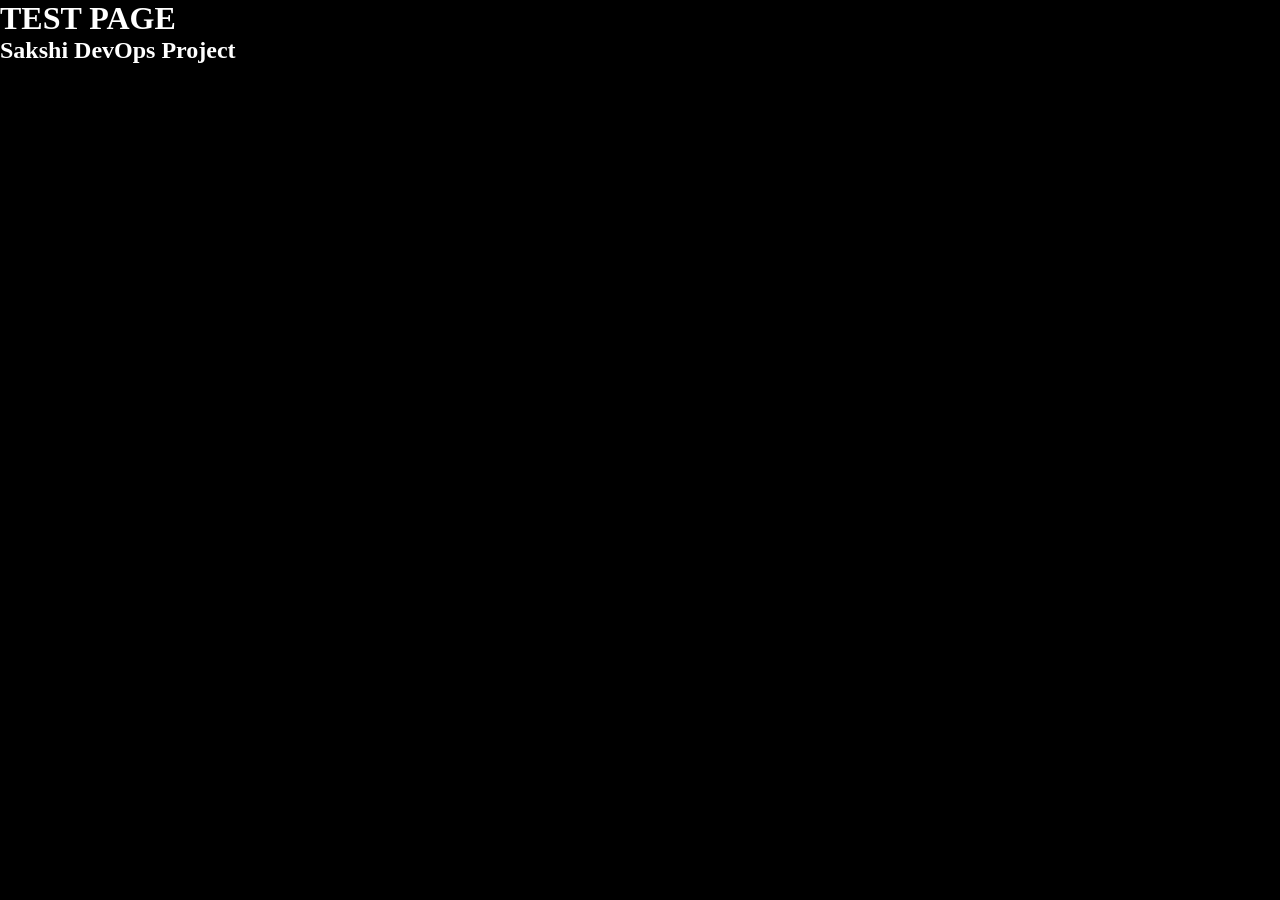
==== commit fa46da55: "Updated website with new pages" ====
--- a/index.html
+++ b/index.html
@@ -1,626 +1,17 @@
 <!DOCTYPE html>
-<html lang="en">
+<html>
 
 <head>
-    <meta charset="UTF-8">
-    <meta name="viewport" content="width=device-width, initial-scale=1.0">
-
-    <title>DevOps Learning & Troubleshooting Hub | Sakshi Hulgunde</title>
-
-    <!-- Google Font -->
-    <link href="https://fonts.googleapis.com/css2?family=Poppins:wght@300;400;500;600;700&display=swap"
-        rel="stylesheet">
-
-    <!-- Font Awesome -->
-    <link rel="stylesheet" href="https://cdnjs.cloudflare.com/ajax/libs/font-awesome/6.6.0/css/all.min.css">
-
-    <!-- CSS -->
+    <title>DevOps Fundamentals Project</title>
     <link rel="stylesheet" href="css/style.css">
 </head>
 
 <body>
 
-    <!-- ========================= -->
-    <!-- Sidebar -->
-    <!-- ========================= -->
+    <h1>TEST PAGE</h1>
 
-    <aside class="sidebar">
+    <h2>Sakshi DevOps Project</h2>
 
-        <div class="logo">
+</body>
 
-            <i class="fa-solid fa-cloud"></i>
-
-            <h2>DevOps Hub</h2>
-
-        </div>
-
-        <ul class="menu">
-
-            <li><a href="#dashboard"><i class="fa-solid fa-house"></i> Dashboard</a></li>
-
-            <li><a href="#about"><i class="fa-solid fa-user"></i> About Me</a></li>
-
-            <li><a href="#stats"><i class="fa-solid fa-chart-simple"></i> Statistics</a></li>
-
-            <li><a href="#monitoring"><i class="fa-solid fa-chart-line"></i> Monitoring</a></li>
-
-            <li><a href="#architecture"><i class="fa-solid fa-diagram-project"></i> AWS Architecture</a></li>
-
-            <li><a href="#linux"><i class="fa-brands fa-linux"></i> Linux</a></li>
-
-            <li><a href="#git"><i class="fa-brands fa-git-alt"></i> Git & GitHub</a></li>
-
-            <li><a href="#jenkins"><i class="fa-solid fa-gears"></i> Jenkins</a></li>
-
-            <li><a href="#docker"><i class="fa-brands fa-docker"></i> Docker</a></li>
-
-            <li><a href="#troubleshooting"><i class="fa-solid fa-screwdriver-wrench"></i> Troubleshooting</a></li>
-
-            <li><a href="#journey"><i class="fa-solid fa-road"></i> Learning Journey</a></li>
-
-            <li><a href="#notes"><i class="fa-solid fa-note-sticky"></i> Quick Notes</a></li>
-
-            <li><a href="#resources"><i class="fa-solid fa-book"></i> Resources</a></li>
-
-
-
-        </ul>
-        <div class="hero-right">
-
-            <div class="profile-card">
-
-                <img src="images/profile.jpeg" alt="Profile">
-
-                <h3>Sakshi Hulgunde</h3>
-
-                <p>DevOps Learner</p>
-
-                <div class="profile-info">
-
-                    <p><strong>Institute :</strong> ITVedant</p>
-
-                    <p><strong>Batch :</strong> DRA-501</p>
-
-
-
-                </div>
-            </div> <!-- profile-card -->
-
-        </div> <!-- hero-right -->
-
-    </aside>
-
-    <!-- ========================= -->
-    <!-- Main Content -->
-    <!-- ========================= -->
-
-    <main class="main-content">
-
-        <!-- ========================= -->
-        <!-- Top Navigation -->
-        <!-- ========================= -->
-
-        <header class="topbar">
-
-            <div class="page-title">
-
-                <h1 id="dashboard">
-
-                    Cloud-Based Linux Server Deployment with GitHub Version Control and Automation
-
-                </h1>
-
-
-
-            </div>
-
-            <div class="top-right">
-
-                <button class="theme-btn">
-
-                    <i class="fa-solid fa-moon"></i>
-
-                </button>
-
-            </div>
-
-        </header>
-
-        <!-- ========================= -->
-        <!-- Hero Section -->
-        <!-- ========================= -->
-
-        <section class="hero" id="about">
-
-            <div class="hero-left">
-
-
-
-                <h2>
-
-                    <span> Welcome, Sakshi Hulgunde</span>
-
-                </h2>
-
-                <p>
-
-                    Devops Learner | Cloud Explorer | Problem Solver
-
-                    <br>
-
-                    Institute: ITVedant Batch Code: DRA-501 Project: DevOps Fundamentals
-
-                </p>
-
-
-
-            </div>
-
-
-
-
-
-        </section>
-
-        <!-- ========================================= -->
-        <!-- Part 2 Starts Below -->
-        <!-- Statistics Cards -->
-        <!-- Monitoring Dashboard -->
-        <!-- ========================================= -->
-        <!-- ========================================= -->
-        <!-- Statistics Section -->
-        <!-- ========================================= -->
-
-        <section class="statistics" id="stats">
-
-
-
-            <div class="stats-grid">
-
-                <div class="stat-card">
-                    <i class="fa-brands fa-aws"></i>
-                    <h3> EC2 Instance Status</h3>
-                    <h2>Running</h2>
-                    <p>Ubuntu Server on AWS EC2</p>
-                </div>
-
-                <div class="stat-card">
-                    <i class="fa-solid fa-server"></i>
-                    <h3>Apache2</h3>
-                    <h2>Active</h2>
-                    <p>Web Server is Running</p>
-                </div>
-
-                <div class="stat-card">
-                    <i class="fa-brands fa-github"></i>
-                    <h3>GitHub Repository</h3>
-                    <h2>Connected</h2>
-                    <p>Repo: DevOps-Fundamentals</p>
-                </div>
-
-                <div class="stat-card">
-                    <i class="fa-solid fa-code-branch"></i>
-                    <h3>Server Status</h3>
-                    <h2>Running</h2>
-                    <p>All System Operational</p>
-                </div>
-
-            </div>
-
-        </section>
-
-        <!-- ============================= -->
-        <!-- Monitoring + AWS + Troubleshooting -->
-        <!-- ============================= -->
-
-        <section class="dashboard-row">
-
-            <!-- Monitoring Dashboard -->
-            <div class="dashboard-card" id="monitoring">
-
-                <div class="section-title">
-                    <h2><i class="fas fa-chart-line"></i> Monitoring Dashboard</h2>
-                </div>
-
-                <div class="monitor-grid">
-
-                    <div class="monitor-box">
-                        <i class="fas fa-microchip"></i>
-                        <h3>CPU Usage</h3>
-                        <span>15%</span>
-                    </div>
-
-                    <div class="monitor-box">
-                        <i class="fas fa-memory"></i>
-                        <h3>Memory</h3>
-                        <span>28%</span>
-                    </div>
-
-                    <div class="monitor-box">
-                        <i class="fas fa-hdd"></i>
-                        <h3>Disk</h3>
-                        <span>40%</span>
-                    </div>
-
-                    <div class="monitor-box">
-                        <i class="fas fa-server"></i>
-                        <h3>Apache</h3>
-                        <span class="status running">Running</span>
-                    </div>
-
-                    <div class="monitor-box">
-                        <i class="fas fa-user"></i>
-                        <h3>Users</h3>
-                        <span>1 Logged In</span>
-                    </div>
-
-                    <div class="monitor-box">
-                        <i class="fas fa-clock"></i>
-                        <h3>Uptime</h3>
-                        <span>2 Days</span>
-                    </div>
-
-                </div>
-
-            </div>
-
-
-
-            <!-- AWS Architecture -->
-
-            <div class="dashboard-card" id="architecture">
-
-                <div class="section-title">
-                    <h2><i class="fab fa-aws"></i> AWS Architecture</h2>
-                </div>
-
-                <div class="architecture">
-
-                    <img src="images/aws-architecture.png" alt="AWS Architecture">
-
-                    <div class="architecture-info">
-
-                        <p><strong>Cloud Provider :</strong> AWS</p>
-
-                        <p><strong>Service :</strong> EC2 Ubuntu</p>
-
-                        <p><strong>Web Server :</strong> Apache2</p>
-
-                        <p><strong>Version Control :</strong> GitHub</p>
-
-                        <p><strong>Automation :</strong> Bash Scripts</p>
-
-                    </div>
-
-                </div>
-
-            </div>
-
-
-
-            <!-- Troubleshooting -->
-
-            <div class="dashboard-card" id="troubleshooting">
-
-                <div class="section-title">
-                    <h2><i class="fas fa-tools"></i> Troubleshooting</h2>
-                </div>
-
-                <div class="trouble-table">
-
-                    <table>
-
-                        <thead>
-
-                            <tr>
-                                <th>Issue</th>
-                                <th>Resolution</th>
-                            </tr>
-
-                        </thead>
-
-                        <tbody>
-
-                            <tr>
-                                <td>Apache Stopped</td>
-                                <td>sudo systemctl restart apache2</td>
-                            </tr>
-
-                            <tr>
-                                <td>SSH Failed</td>
-                                <td>Check Security Group Port 22</td>
-                            </tr>
-
-                            <tr>
-                                <td>Website Not Loading</td>
-                                <td>Verify Apache & Port 80</td>
-                            </tr>
-
-                            <tr>
-                                <td>Permission Denied</td>
-                                <td>chmod / chown</td>
-                            </tr>
-
-                            <tr>
-                                <td>Git Push Failed</td>
-                                <td>Verify GitHub Credentials</td>
-                            </tr>
-
-                            <tr>
-                                <td>Disk Full</td>
-                                <td>Delete Old Logs</td>
-                            </tr>
-
-                        </tbody>
-
-                    </table>
-
-                </div>
-
-            </div>
-
-        </section>
-
-        <!-- ================================= -->
-        <!-- Learning Journey + Resources + Quick Notes -->
-        <!-- ================================= -->
-
-        <section class="learning-resource-notes">
-
-
-            <!-- DevOps Learning Journey -->
-
-            <div class="dashboard-box">
-
-                <div class="section-header">
-
-                    <h2>
-                        🚀 DevOps Learning Journey
-                    </h2>
-
-                    <p>Track Your Learning Progress</p>
-
-                </div>
-
-
-                <div class="skills-grid">
-
-
-                    <div class="skill-card">
-
-                        <h3>Linux</h3>
-
-                        <div class="skill-bar">
-                            <div class="skill-fill linux"></div>
-                        </div>
-
-                        <span>Completed</span>
-
-                    </div>
-
-
-
-                    <div class="skill-card">
-
-                        <h3>Git & GitHub</h3>
-
-                        <div class="skill-bar">
-                            <div class="skill-fill git"></div>
-                        </div>
-
-                        <span>Completed</span>
-
-                    </div>
-
-
-
-
-                    <div class="skill-card">
-
-                        <h3>Jenkins</h3>
-
-                        <div class="skill-bar">
-                            <div class="skill-fill jenkins"></div>
-                        </div>
-
-                        <span>In Progress</span>
-
-                    </div>
-
-
-
-
-                    <div class="skill-card">
-
-                        <h3>Docker</h3>
-
-                        <div class="skill-bar">
-                            <div class="skill-fill docker"></div>
-                        </div>
-
-                        <span>Pending</span>
-
-                    </div>
-
-
-
-                    <div class="skill-card">
-
-                        <h3>Kubernetes</h3>
-
-                        <div class="skill-bar">
-                            <div class="skill-fill kubernetes"></div>
-                        </div>
-
-                        <span>Pending</span>
-
-                    </div>
-
-
-                </div>
-
-            </div>
-
-
-
-
-            <!-- Resources -->
-
-
-            <div class="dashboard-box">
-
-
-                <div class="section-header">
-
-
-                    <h2>
-                        📚 Resources
-                    </h2>
-
-
-                    <a href="resources.html" class="view-all">
-                        View All →
-                    </a>
-
-
-                </div>
-
-
-
-                <div class="resource-container">
-
-
-                    <div class="resource-card">
-                        ☁️ AWS Documentation
-                        <span>></span>
-                    </div>
-
-
-                    <div class="resource-card">
-                        🐧 Linux Man Pages
-                        <span>></span>
-                    </div>
-
-
-                    <div class="resource-card">
-                        ⚙️ GitHub Docs
-                        <span>></span>
-                    </div>
-
-
-                    <div class="resource-card">
-                        🚀 DevOps Roadmap
-                        <span>></span>
-                    </div>
-
-
-                    <div class="resource-card">
-                        💻 Bash Scripting Guide
-                        <span>></span>
-                    </div>
-
-
-                </div>
-
-
-            </div>
-
-
-
-
-
-            <!-- Quick Notes -->
-
-
-            <div class="dashboard-box">
-
-
-                <div class="section-header">
-
-
-                    <h2>
-                        📝 Quick Notes
-                    </h2>
-
-
-                    <a href="notes.html" class="view-all">
-                        View All →
-                    </a>
-                    <p>
-                        Your Personal notes & bookmarks
-                    </p>
-
-
-                </div>
-
-
-
-                <div class="notes-container">
-
-
-                    <div class="note-card">
-
-                        <h3>Linux Commands</h3>
-
-                        <p>
-                            20 command
-                        </p>
-
-                        <span class="note-date">
-                            25 June 2026
-                        </span>
-
-                    </div>
-
-
-
-                    <div class="note-card">
-
-                        <h3>AWS EC2</h3>
-
-                        <p>
-                            Step by Step Process
-                        </p>
-
-                        <span class="note-date">
-                            04 Jul 2026
-                        </span>
-
-                    </div>
-
-
-
-                    <div class="note-card">
-
-                        <h3>Jenkins Pipeline Syntax</h3>
-
-                        <p>
-                            Pipelines examples
-                        </p>
-                        <span class="note-date">
-                            17 Jul 2026
-                        </span>
-                    </div>
-                </div> <!-- notes-container -->
-
-            </div> <!-- dashboard-box Quick Notes -->
-
-
-
-
-
-
-
-
-
-
-        </section>
-        <footer class="footer">
-
-            <p>
-                © 2026 Sakshi Hulgunde
-                | DevOps Portfolio
-                | Hosted On AWS Ubuntu Server
-            </p>
-
-        </footer>+</html>
--- a/css/style.css
+++ b/css/style.css
@@ -68,7 +68,7 @@
 .logo i {
 
     font-size: 35px;
-    color: #00ff88;
+    color: #00c3ff;
 
 }
 
@@ -114,7 +114,7 @@
 .menu a i {
 
     width: 25px;
-    color: #00ff88;
+    color: #d000ff;
 
 }
 
@@ -236,7 +236,7 @@
 
 .hero h2 {
 
-    color: #00ff88;
+    color: #ff00c3;
     font-size: 32px;
 
 }
@@ -246,7 +246,7 @@
 
     font-size: 18px;
     margin-top: 15px;
-
+    padding: 15px;
 }
 
 
@@ -263,7 +263,7 @@
     background: #111;
     border-radius: 20px;
     padding: 25px;
-    border: 1px solid #222;
+    border: 1px solid #e7c100;
 
 }
 
@@ -340,7 +340,7 @@
 
     display: grid;
     grid-template-columns: repeat(3, 1fr);
-    gap: 15px;
+    gap: 20px;
 
 }
 
@@ -348,10 +348,11 @@
 
 .monitor-box {
 
-    background: #050505;
-    padding: 15px;
-    border-radius: 15px;
+    background: hwb(0 2% 98%);
+    padding: 40px;
+    border-radius: 20px;
     text-align: center;
+    border: 1px solid #f0efed;
 
 }
 
@@ -378,7 +379,7 @@
 
 #architecture h2 {
 
-    color: #008cff;
+    color: #ff6a00;
 
 }
 
@@ -441,7 +442,7 @@
 .learning-resource-notes {
 
     display: grid;
-    grid-template-columns: 2fr 1fr 1fr;
+    grid-template-columns: 1fr 1fr 1fr;
     gap: 20px;
     margin-top: 30px;
 
@@ -513,7 +514,7 @@
 
     height: 100%;
     width: 80%;
-    background: #00ff88;
+    background: #eaeceb;
 
 }
 
@@ -527,7 +528,7 @@
 
     display: flex;
     flex-direction: column;
-    gap: 12px;
+    gap: 20px;
 
 }
 
@@ -537,7 +538,7 @@
 .note-card {
 
     background: #050505;
-    padding: 15px;
+    padding: 10px;
     border-radius: 12px;
     cursor: pointer;
 
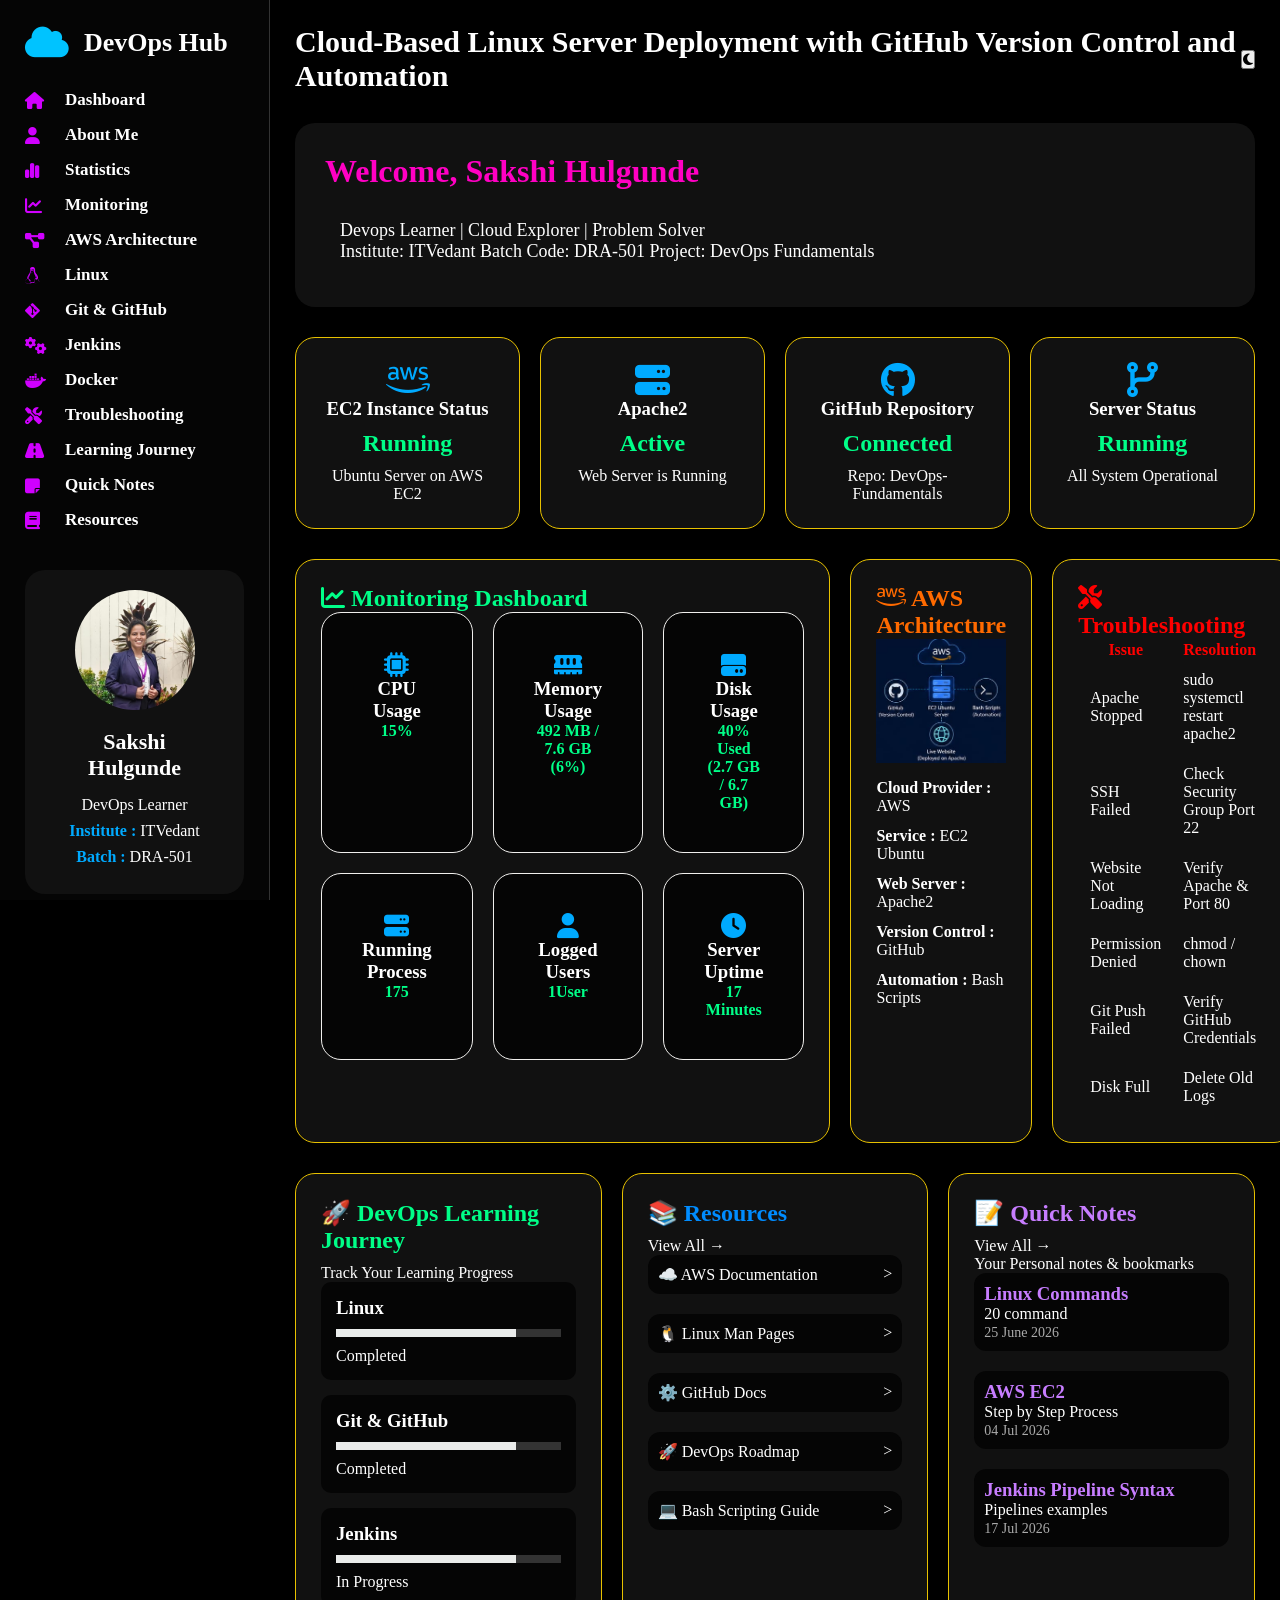
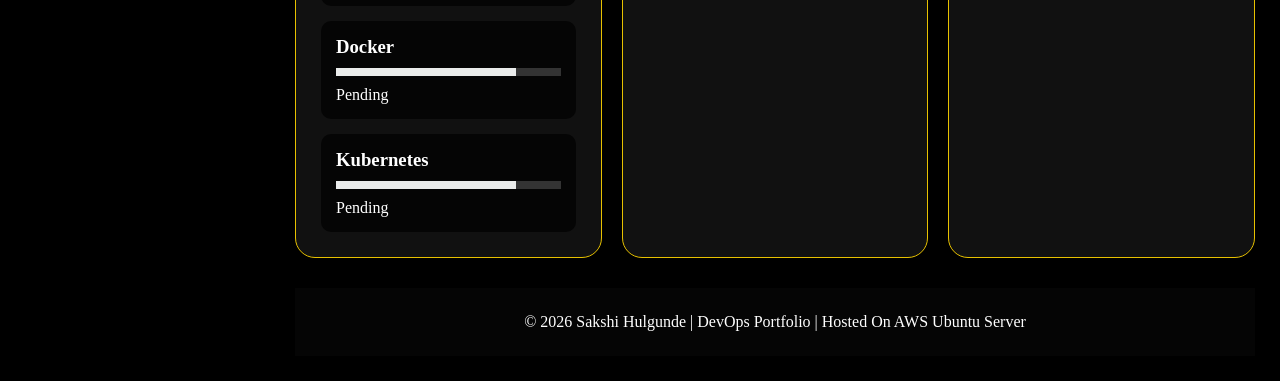
==== commit dea39cdd: "Updated website" ====
--- a/index.html
+++ b/index.html
@@ -1,17 +1,626 @@
 <!DOCTYPE html>
-<html>
+<html lang="en">
 
 <head>
-    <title>DevOps Fundamentals Project</title>
+    <meta charset="UTF-8">
+    <meta name="viewport" content="width=device-width, initial-scale=1.0">
+
+    <title>DevOps Learning & Troubleshooting Hub | Sakshi Hulgunde</title>
+
+    <!-- Google Font -->
+    <link href="https://fonts.googleapis.com/css2?family=Poppins:wght@300;400;500;600;700&display=swap"
+        rel="stylesheet">
+
+    <!-- Font Awesome -->
+    <link rel="stylesheet" href="https://cdnjs.cloudflare.com/ajax/libs/font-awesome/6.6.0/css/all.min.css">
+
+    <!-- CSS -->
     <link rel="stylesheet" href="css/style.css">
 </head>
 
 <body>
 
-    <h1>TEST PAGE</h1>
-
-    <h2>Sakshi DevOps Project</h2>
-
-</body>
-
-</html>+    <!-- ========================= -->
+    <!-- Sidebar -->
+    <!-- ========================= -->
+
+    <aside class="sidebar">
+
+        <div class="logo">
+
+            <i class="fa-solid fa-cloud"></i>
+
+            <h2>DevOps Hub</h2>
+
+        </div>
+
+        <ul class="menu">
+
+            <li><a href="#dashboard"><i class="fa-solid fa-house"></i> Dashboard</a></li>
+
+            <li><a href="#about"><i class="fa-solid fa-user"></i> About Me</a></li>
+
+            <li><a href="#stats"><i class="fa-solid fa-chart-simple"></i> Statistics</a></li>
+
+            <li><a href="#monitoring"><i class="fa-solid fa-chart-line"></i> Monitoring</a></li>
+
+            <li><a href="#architecture"><i class="fa-solid fa-diagram-project"></i> AWS Architecture</a></li>
+
+            <li><a href="#linux"><i class="fa-brands fa-linux"></i> Linux</a></li>
+
+            <li><a href="#git"><i class="fa-brands fa-git-alt"></i> Git & GitHub</a></li>
+
+            <li><a href="#jenkins"><i class="fa-solid fa-gears"></i> Jenkins</a></li>
+
+            <li><a href="#docker"><i class="fa-brands fa-docker"></i> Docker</a></li>
+
+            <li><a href="#troubleshooting"><i class="fa-solid fa-screwdriver-wrench"></i> Troubleshooting</a></li>
+
+            <li><a href="#journey"><i class="fa-solid fa-road"></i> Learning Journey</a></li>
+
+            <li><a href="#notes"><i class="fa-solid fa-note-sticky"></i> Quick Notes</a></li>
+
+            <li><a href="#resources"><i class="fa-solid fa-book"></i> Resources</a></li>
+
+
+
+        </ul>
+        <div class="hero-right">
+
+            <div class="profile-card">
+
+                <img src="images/profile.jpeg" alt="Profile">
+
+                <h3>Sakshi Hulgunde</h3>
+
+                <p>DevOps Learner</p>
+
+                <div class="profile-info">
+
+                    <p><strong>Institute :</strong> ITVedant</p>
+
+                    <p><strong>Batch :</strong> DRA-501</p>
+
+
+
+                </div>
+            </div> <!-- profile-card -->
+
+        </div> <!-- hero-right -->
+
+    </aside>
+
+    <!-- ========================= -->
+    <!-- Main Content -->
+    <!-- ========================= -->
+
+    <main class="main-content">
+
+        <!-- ========================= -->
+        <!-- Top Navigation -->
+        <!-- ========================= -->
+
+        <header class="topbar">
+
+            <div class="page-title">
+
+                <h1 id="dashboard">
+
+                    Cloud-Based Linux Server Deployment with GitHub Version Control and Automation
+
+                </h1>
+
+
+
+            </div>
+
+            <div class="top-right">
+
+                <button class="theme-btn">
+
+                    <i class="fa-solid fa-moon"></i>
+
+                </button>
+
+            </div>
+
+        </header>
+
+        <!-- ========================= -->
+        <!-- Hero Section -->
+        <!-- ========================= -->
+
+        <section class="hero" id="about">
+
+            <div class="hero-left">
+
+
+
+                <h2>
+
+                    <span> Welcome, Sakshi Hulgunde</span>
+
+                </h2>
+
+                <p>
+
+                    Devops Learner | Cloud Explorer | Problem Solver
+
+                    <br>
+
+                    Institute: ITVedant Batch Code: DRA-501 Project: DevOps Fundamentals
+
+                </p>
+
+
+
+            </div>
+
+
+
+
+
+        </section>
+
+        <!-- ========================================= -->
+        <!-- Part 2 Starts Below -->
+        <!-- Statistics Cards -->
+        <!-- Monitoring Dashboard -->
+        <!-- ========================================= -->
+        <!-- ========================================= -->
+        <!-- Statistics Section -->
+        <!-- ========================================= -->
+
+        <section class="statistics" id="stats">
+
+
+
+            <div class="stats-grid">
+
+                <div class="stat-card">
+                    <i class="fa-brands fa-aws"></i>
+                    <h3> EC2 Instance Status</h3>
+                    <h2>Running</h2>
+                    <p>Ubuntu Server on AWS EC2</p>
+                </div>
+
+                <div class="stat-card">
+                    <i class="fa-solid fa-server"></i>
+                    <h3>Apache2</h3>
+                    <h2>Active</h2>
+                    <p>Web Server is Running</p>
+                </div>
+
+                <div class="stat-card">
+                    <i class="fa-brands fa-github"></i>
+                    <h3>GitHub Repository</h3>
+                    <h2>Connected</h2>
+                    <p>Repo: DevOps-Fundamentals</p>
+                </div>
+
+                <div class="stat-card">
+                    <i class="fa-solid fa-code-branch"></i>
+                    <h3>Server Status</h3>
+                    <h2>Running</h2>
+                    <p>All System Operational</p>
+                </div>
+
+            </div>
+
+        </section>
+
+        <!-- ============================= -->
+        <!-- Monitoring + AWS + Troubleshooting -->
+        <!-- ============================= -->
+
+        <section class="dashboard-row">
+
+            <!-- Monitoring Dashboard -->
+            <div class="dashboard-card" id="monitoring">
+
+                <div class="section-title">
+                    <h2><i class="fas fa-chart-line"></i> Monitoring Dashboard</h2>
+                </div>
+
+                <div class="monitor-grid">
+
+                    <div class="monitor-box">
+                        <i class="fas fa-microchip"></i>
+                        <h3>CPU Usage</h3>
+                        <span>15%</span>
+                    </div>
+
+                    <div class="monitor-box">
+                        <i class="fas fa-memory"></i>
+                        <h3>Memory Usage</h3>
+                        <span>492 MB / 7.6 GB (6%)</span>
+                    </div>
+
+                    <div class="monitor-box">
+                        <i class="fas fa-hdd"></i>
+                        <h3>Disk Usage</h3>
+                        <span>40% Used (2.7 GB / 6.7 GB)</span>
+                    </div>
+
+                    <div class="monitor-box">
+                        <i class="fas fa-server"></i>
+                        <h3>Running Process</h3>
+                        <span>175</span>
+                    </div>
+
+                    <div class="monitor-box">
+                        <i class="fas fa-user"></i>
+                        <h3> Logged Users</h3>
+                        <span>1User</span>
+                    </div>
+
+                    <div class="monitor-box">
+                        <i class="fas fa-clock"></i>
+                        <h3> Server Uptime</h3>
+                        <span>17 Minutes</span>
+                    </div>
+
+                </div>
+
+            </div>
+
+
+
+            <!-- AWS Architecture -->
+
+            <div class="dashboard-card" id="architecture">
+
+                <div class="section-title">
+                    <h2><i class="fab fa-aws"></i> AWS Architecture</h2>
+                </div>
+
+                <div class="architecture">
+
+                    <img src="images/aws-architecture.png" alt="AWS Architecture">
+
+                    <div class="architecture-info">
+
+                        <p><strong>Cloud Provider :</strong> AWS</p>
+
+                        <p><strong>Service :</strong> EC2 Ubuntu</p>
+
+                        <p><strong>Web Server :</strong> Apache2</p>
+
+                        <p><strong>Version Control :</strong> GitHub</p>
+
+                        <p><strong>Automation :</strong> Bash Scripts</p>
+
+                    </div>
+
+                </div>
+
+            </div>
+
+
+
+            <!-- Troubleshooting -->
+
+            <div class="dashboard-card" id="troubleshooting">
+
+                <div class="section-title">
+                    <h2><i class="fas fa-tools"></i> Troubleshooting</h2>
+                </div>
+
+                <div class="trouble-table">
+
+                    <table>
+
+                        <thead>
+
+                            <tr>
+                                <th>Issue</th>
+                                <th>Resolution</th>
+                            </tr>
+
+                        </thead>
+
+                        <tbody>
+
+                            <tr>
+                                <td>Apache Stopped</td>
+                                <td>sudo systemctl restart apache2</td>
+                            </tr>
+
+                            <tr>
+                                <td>SSH Failed</td>
+                                <td>Check Security Group Port 22</td>
+                            </tr>
+
+                            <tr>
+                                <td>Website Not Loading</td>
+                                <td>Verify Apache & Port 80</td>
+                            </tr>
+
+                            <tr>
+                                <td>Permission Denied</td>
+                                <td>chmod / chown</td>
+                            </tr>
+
+                            <tr>
+                                <td>Git Push Failed</td>
+                                <td>Verify GitHub Credentials</td>
+                            </tr>
+
+                            <tr>
+                                <td>Disk Full</td>
+                                <td>Delete Old Logs</td>
+                            </tr>
+
+                        </tbody>
+
+                    </table>
+
+                </div>
+
+            </div>
+
+        </section>
+
+        <!-- ================================= -->
+        <!-- Learning Journey + Resources + Quick Notes -->
+        <!-- ================================= -->
+
+        <section class="learning-resource-notes">
+
+
+            <!-- DevOps Learning Journey -->
+
+            <div class="dashboard-box">
+
+                <div class="section-header">
+
+                    <h2>
+                        🚀 DevOps Learning Journey
+                    </h2>
+
+                    <p>Track Your Learning Progress</p>
+
+                </div>
+
+
+                <div class="skills-grid">
+
+
+                    <div class="skill-card">
+
+                        <h3>Linux</h3>
+
+                        <div class="skill-bar">
+                            <div class="skill-fill linux"></div>
+                        </div>
+
+                        <span>Completed</span>
+
+                    </div>
+
+
+
+                    <div class="skill-card">
+
+                        <h3>Git & GitHub</h3>
+
+                        <div class="skill-bar">
+                            <div class="skill-fill git"></div>
+                        </div>
+
+                        <span>Completed</span>
+
+                    </div>
+
+
+
+
+                    <div class="skill-card">
+
+                        <h3>Jenkins</h3>
+
+                        <div class="skill-bar">
+                            <div class="skill-fill jenkins"></div>
+                        </div>
+
+                        <span>In Progress</span>
+
+                    </div>
+
+
+
+
+                    <div class="skill-card">
+
+                        <h3>Docker</h3>
+
+                        <div class="skill-bar">
+                            <div class="skill-fill docker"></div>
+                        </div>
+
+                        <span>Pending</span>
+
+                    </div>
+
+
+
+                    <div class="skill-card">
+
+                        <h3>Kubernetes</h3>
+
+                        <div class="skill-bar">
+                            <div class="skill-fill kubernetes"></div>
+                        </div>
+
+                        <span>Pending</span>
+
+                    </div>
+
+
+                </div>
+
+            </div>
+
+
+
+
+            <!-- Resources -->
+
+
+            <div class="dashboard-box">
+
+
+                <div class="section-header">
+
+
+                    <h2>
+                        📚 Resources
+                    </h2>
+
+
+                    <a href="resources.html" class="view-all">
+                        View All →
+                    </a>
+
+
+                </div>
+
+
+
+                <div class="resource-container">
+
+
+                    <div class="resource-card">
+                        ☁️ AWS Documentation
+                        <span>></span>
+                    </div>
+
+
+                    <div class="resource-card">
+                        🐧 Linux Man Pages
+                        <span>></span>
+                    </div>
+
+
+                    <div class="resource-card">
+                        ⚙️ GitHub Docs
+                        <span>></span>
+                    </div>
+
+
+                    <div class="resource-card">
+                        🚀 DevOps Roadmap
+                        <span>></span>
+                    </div>
+
+
+                    <div class="resource-card">
+                        💻 Bash Scripting Guide
+                        <span>></span>
+                    </div>
+
+
+                </div>
+
+
+            </div>
+
+
+
+
+
+            <!-- Quick Notes -->
+
+
+            <div class="dashboard-box">
+
+
+                <div class="section-header">
+
+
+                    <h2>
+                        📝 Quick Notes
+                    </h2>
+
+
+                    <a href="notes.html" class="view-all">
+                        View All →
+                    </a>
+                    <p>
+                        Your Personal notes & bookmarks
+                    </p>
+
+
+                </div>
+
+
+
+                <div class="notes-container">
+
+
+                    <div class="note-card">
+
+                        <h3>Linux Commands</h3>
+
+                        <p>
+                            20 command
+                        </p>
+
+                        <span class="note-date">
+                            25 June 2026
+                        </span>
+
+                    </div>
+
+
+
+                    <div class="note-card">
+
+                        <h3>AWS EC2</h3>
+
+                        <p>
+                            Step by Step Process
+                        </p>
+
+                        <span class="note-date">
+                            04 Jul 2026
+                        </span>
+
+                    </div>
+
+
+
+                    <div class="note-card">
+
+                        <h3>Jenkins Pipeline Syntax</h3>
+
+                        <p>
+                            Pipelines examples
+                        </p>
+                        <span class="note-date">
+                            17 Jul 2026
+                        </span>
+                    </div>
+                </div> <!-- notes-container -->
+
+            </div> <!-- dashboard-box Quick Notes -->
+
+
+
+
+
+
+
+
+
+
+        </section>
+        <footer class="footer">
+
+            <p>
+                © 2026 Sakshi Hulgunde
+                | DevOps Portfolio
+                | Hosted On AWS Ubuntu Server
+            </p>
+
+        </footer>
